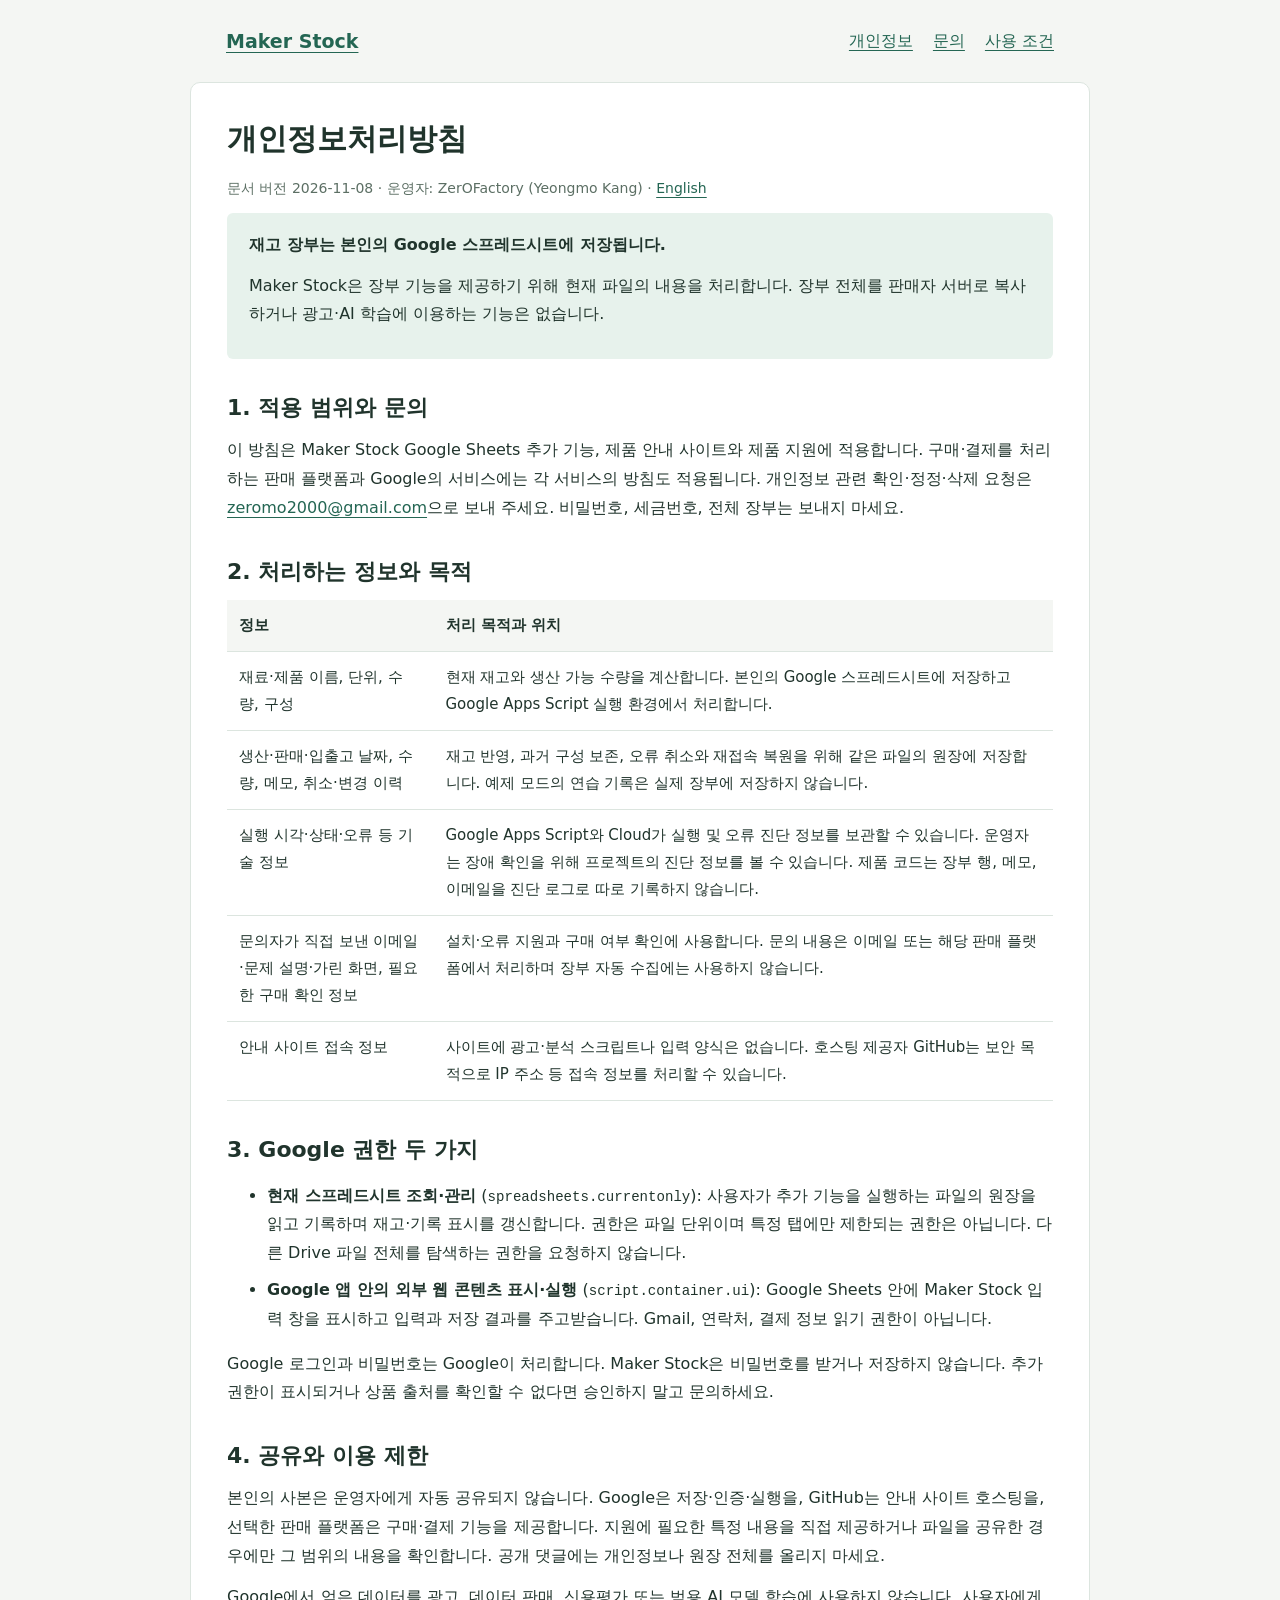
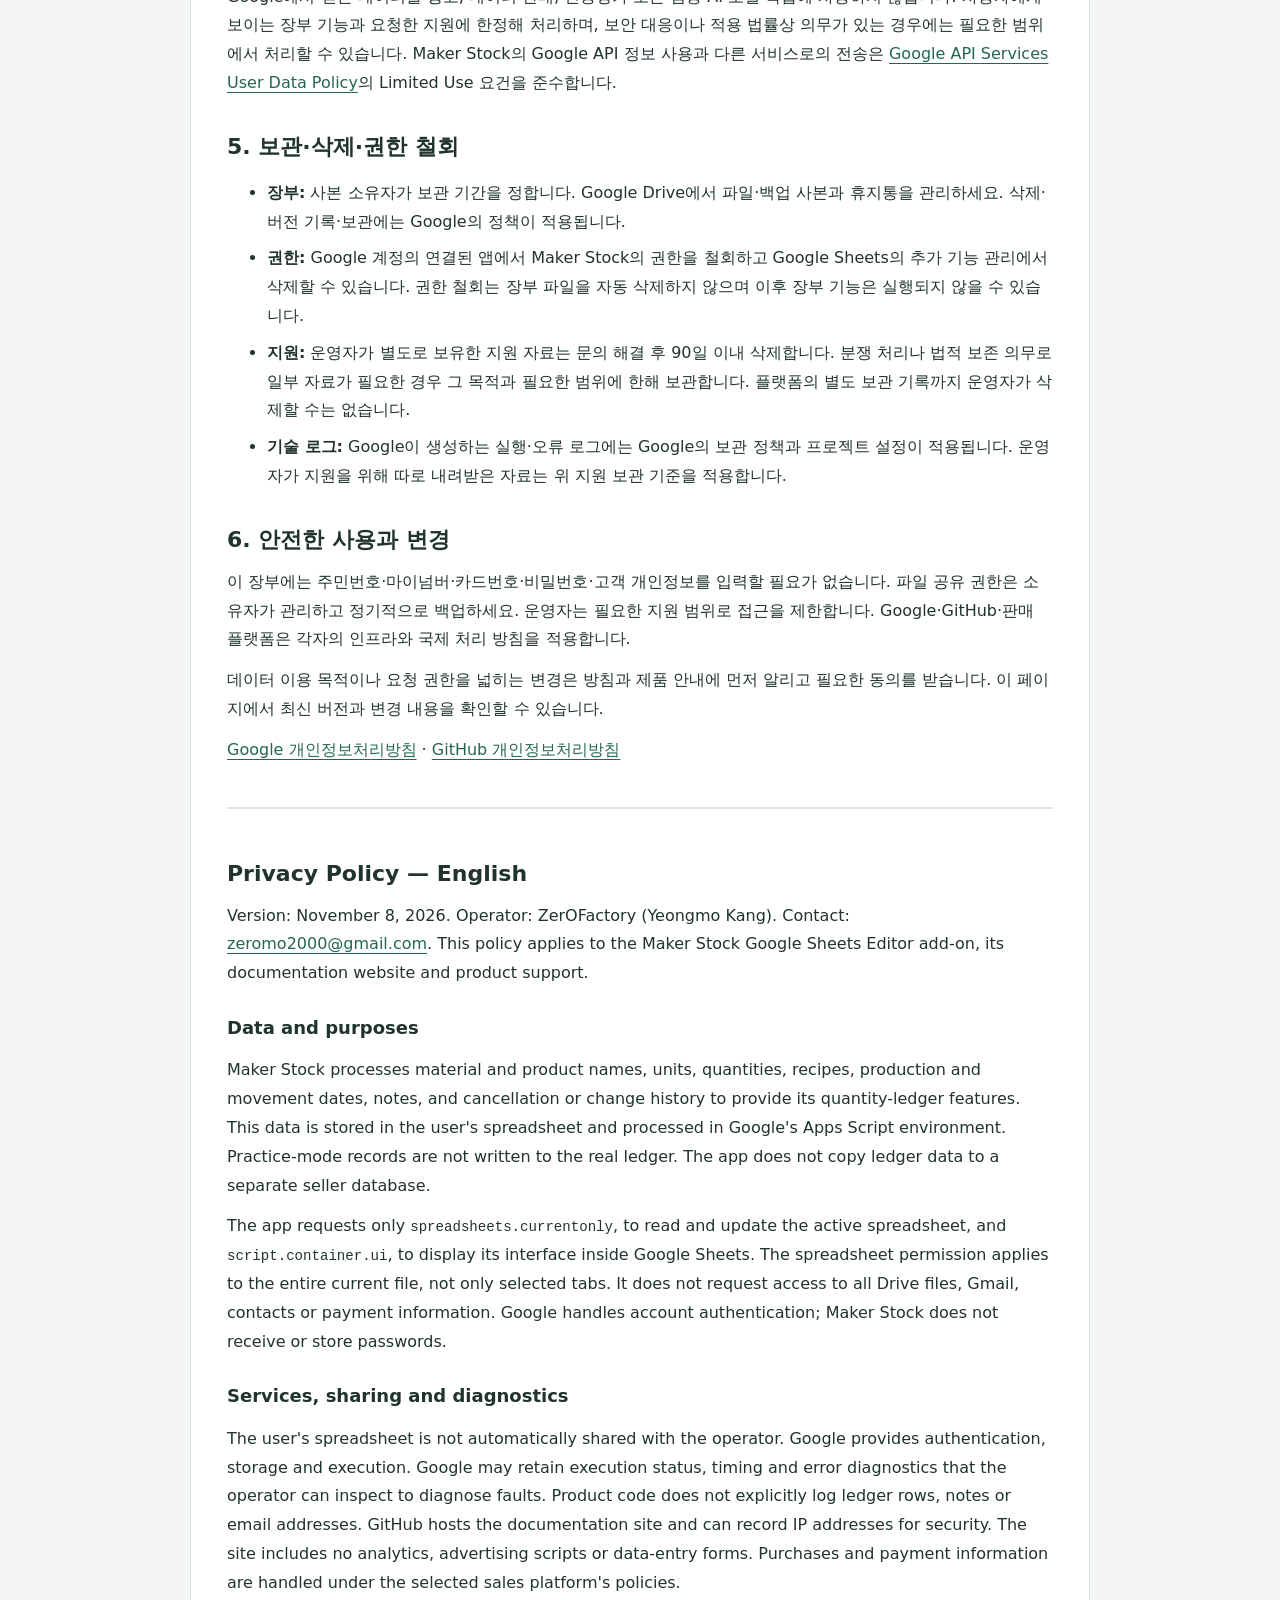
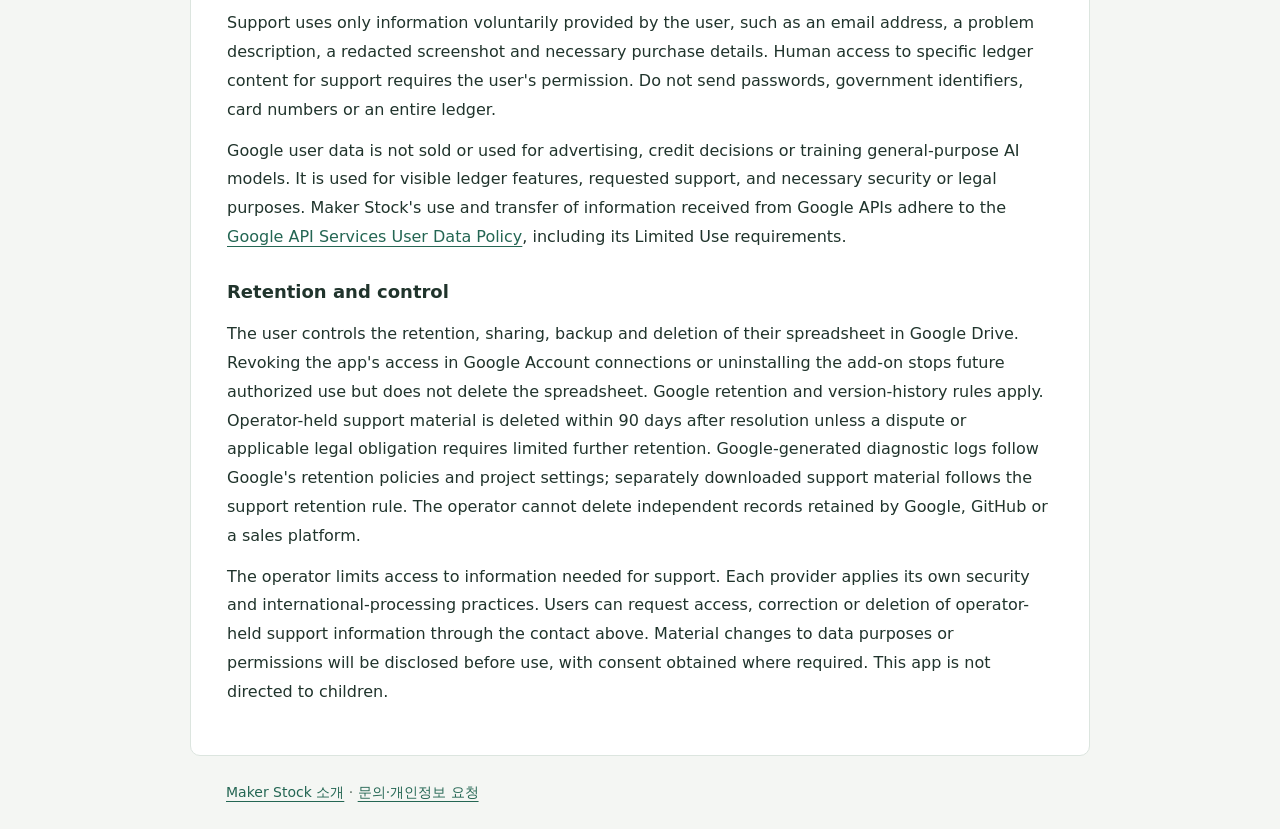
==== privacy.html @ 6bd4c754 "Publish privacy, support and usage information" ====
<!doctype html><html lang="ko"><head><meta charset="utf-8"><meta name="viewport" content="width=device-width,initial-scale=1"><title>개인정보처리방침 · Maker Stock</title><link rel="stylesheet" href="style.css"></head><body><header><strong><a href="index.html">Maker Stock</a></strong><nav aria-label="주요 안내"><a href="privacy.html" aria-current="page">개인정보</a><a href="support.html">문의</a><a href="terms.html">사용 조건</a></nav></header><main><h1>개인정보처리방침</h1><p class="meta">문서 버전 2026-11-08 · 운영자: ZerOFactory (Yeongmo Kang) · <a href="#english">English</a></p><div class="summary"><strong>재고 장부는 본인의 Google 스프레드시트에 저장됩니다.</strong><p>Maker Stock은 장부 기능을 제공하기 위해 현재 파일의 내용을 처리합니다. 장부 전체를 판매자 서버로 복사하거나 광고·AI 학습에 이용하는 기능은 없습니다.</p></div><h2>1. 적용 범위와 문의</h2><p>이 방침은 Maker Stock Google Sheets 추가 기능, 제품 안내 사이트와 제품 지원에 적용합니다. 구매·결제를 처리하는 판매 플랫폼과 Google의 서비스에는 각 서비스의 방침도 적용됩니다. 개인정보 관련 확인·정정·삭제 요청은 <a href="mailto:zeromo2000@gmail.com">zeromo2000@gmail.com</a>으로 보내 주세요. 비밀번호, 세금번호, 전체 장부는 보내지 마세요.</p><h2>2. 처리하는 정보와 목적</h2><div class="table"><table><thead><tr><th>정보</th><th>처리 목적과 위치</th></tr></thead><tbody><tr><td>재료·제품 이름, 단위, 수량, 구성</td><td>현재 재고와 생산 가능 수량을 계산합니다. 본인의 Google 스프레드시트에 저장하고 Google Apps Script 실행 환경에서 처리합니다.</td></tr><tr><td>생산·판매·입출고 날짜, 수량, 메모, 취소·변경 이력</td><td>재고 반영, 과거 구성 보존, 오류 취소와 재접속 복원을 위해 같은 파일의 원장에 저장합니다. 예제 모드의 연습 기록은 실제 장부에 저장하지 않습니다.</td></tr><tr><td>실행 시각·상태·오류 등 기술 정보</td><td>Google Apps Script와 Cloud가 실행 및 오류 진단 정보를 보관할 수 있습니다. 운영자는 장애 확인을 위해 프로젝트의 진단 정보를 볼 수 있습니다. 제품 코드는 장부 행, 메모, 이메일을 진단 로그로 따로 기록하지 않습니다.</td></tr><tr><td>문의자가 직접 보낸 이메일·문제 설명·가린 화면, 필요한 구매 확인 정보</td><td>설치·오류 지원과 구매 여부 확인에 사용합니다. 문의 내용은 이메일 또는 해당 판매 플랫폼에서 처리하며 장부 자동 수집에는 사용하지 않습니다.</td></tr><tr><td>안내 사이트 접속 정보</td><td>사이트에 광고·분석 스크립트나 입력 양식은 없습니다. 호스팅 제공자 GitHub는 보안 목적으로 IP 주소 등 접속 정보를 처리할 수 있습니다.</td></tr></tbody></table></div><h2>3. Google 권한 두 가지</h2><ul><li><strong>현재 스프레드시트 조회·관리</strong> (<code>spreadsheets.currentonly</code>): 사용자가 추가 기능을 실행하는 파일의 원장을 읽고 기록하며 재고·기록 표시를 갱신합니다. 권한은 파일 단위이며 특정 탭에만 제한되는 권한은 아닙니다. 다른 Drive 파일 전체를 탐색하는 권한을 요청하지 않습니다.</li><li><strong>Google 앱 안의 외부 웹 콘텐츠 표시·실행</strong> (<code>script.container.ui</code>): Google Sheets 안에 Maker Stock 입력 창을 표시하고 입력과 저장 결과를 주고받습니다. Gmail, 연락처, 결제 정보 읽기 권한이 아닙니다.</li></ul><p>Google 로그인과 비밀번호는 Google이 처리합니다. Maker Stock은 비밀번호를 받거나 저장하지 않습니다. 추가 권한이 표시되거나 상품 출처를 확인할 수 없다면 승인하지 말고 문의하세요.</p><h2>4. 공유와 이용 제한</h2><p>본인의 사본은 운영자에게 자동 공유되지 않습니다. Google은 저장·인증·실행을, GitHub는 안내 사이트 호스팅을, 선택한 판매 플랫폼은 구매·결제 기능을 제공합니다. 지원에 필요한 특정 내용을 직접 제공하거나 파일을 공유한 경우에만 그 범위의 내용을 확인합니다. 공개 댓글에는 개인정보나 원장 전체를 올리지 마세요.</p><p>Google에서 얻은 데이터를 광고, 데이터 판매, 신용평가 또는 범용 AI 모델 학습에 사용하지 않습니다. 사용자에게 보이는 장부 기능과 요청한 지원에 한정해 처리하며, 보안 대응이나 적용 법률상 의무가 있는 경우에는 필요한 범위에서 처리할 수 있습니다. Maker Stock의 Google API 정보 사용과 다른 서비스로의 전송은 <a href="https://developers.google.com/terms/api-services-user-data-policy">Google API Services User Data Policy</a>의 Limited Use 요건을 준수합니다.</p><h2>5. 보관·삭제·권한 철회</h2><ul><li><strong>장부:</strong> 사본 소유자가 보관 기간을 정합니다. Google Drive에서 파일·백업 사본과 휴지통을 관리하세요. 삭제·버전 기록·보관에는 Google의 정책이 적용됩니다.</li><li><strong>권한:</strong> Google 계정의 연결된 앱에서 Maker Stock의 권한을 철회하고 Google Sheets의 추가 기능 관리에서 삭제할 수 있습니다. 권한 철회는 장부 파일을 자동 삭제하지 않으며 이후 장부 기능은 실행되지 않을 수 있습니다.</li><li><strong>지원:</strong> 운영자가 별도로 보유한 지원 자료는 문의 해결 후 90일 이내 삭제합니다. 분쟁 처리나 법적 보존 의무로 일부 자료가 필요한 경우 그 목적과 필요한 범위에 한해 보관합니다. 플랫폼의 별도 보관 기록까지 운영자가 삭제할 수는 없습니다.</li><li><strong>기술 로그:</strong> Google이 생성하는 실행·오류 로그에는 Google의 보관 정책과 프로젝트 설정이 적용됩니다. 운영자가 지원을 위해 따로 내려받은 자료는 위 지원 보관 기준을 적용합니다.</li></ul><h2>6. 안전한 사용과 변경</h2><p>이 장부에는 주민번호·마이넘버·카드번호·비밀번호·고객 개인정보를 입력할 필요가 없습니다. 파일 공유 권한은 소유자가 관리하고 정기적으로 백업하세요. 운영자는 필요한 지원 범위로 접근을 제한합니다. Google·GitHub·판매 플랫폼은 각자의 인프라와 국제 처리 방침을 적용합니다.</p><p>데이터 이용 목적이나 요청 권한을 넓히는 변경은 방침과 제품 안내에 먼저 알리고 필요한 동의를 받습니다. 이 페이지에서 최신 버전과 변경 내용을 확인할 수 있습니다.</p><p><a href="https://policies.google.com/privacy">Google 개인정보처리방침</a> · <a href="https://docs.github.com/en/site-policy/privacy-policies/github-general-privacy-statement">GitHub 개인정보처리방침</a></p><section id="english" lang="en"><h2>Privacy Policy — English</h2><p>Version: November 8, 2026. Operator: ZerOFactory (Yeongmo Kang). Contact: <a href="mailto:zeromo2000@gmail.com">zeromo2000@gmail.com</a>. This policy applies to the Maker Stock Google Sheets Editor add-on, its documentation website and product support.</p><h3>Data and purposes</h3><p>Maker Stock processes material and product names, units, quantities, recipes, production and movement dates, notes, and cancellation or change history to provide its quantity-ledger features. This data is stored in the user's spreadsheet and processed in Google's Apps Script environment. Practice-mode records are not written to the real ledger. The app does not copy ledger data to a separate seller database.</p><p>The app requests only <code>spreadsheets.currentonly</code>, to read and update the active spreadsheet, and <code>script.container.ui</code>, to display its interface inside Google Sheets. The spreadsheet permission applies to the entire current file, not only selected tabs. It does not request access to all Drive files, Gmail, contacts or payment information. Google handles account authentication; Maker Stock does not receive or store passwords.</p><h3>Services, sharing and diagnostics</h3><p>The user's spreadsheet is not automatically shared with the operator. Google provides authentication, storage and execution. Google may retain execution status, timing and error diagnostics that the operator can inspect to diagnose faults. Product code does not explicitly log ledger rows, notes or email addresses. GitHub hosts the documentation site and can record IP addresses for security. The site includes no analytics, advertising scripts or data-entry forms. Purchases and payment information are handled under the selected sales platform's policies.</p><p>Support uses only information voluntarily provided by the user, such as an email address, a problem description, a redacted screenshot and necessary purchase details. Human access to specific ledger content for support requires the user's permission. Do not send passwords, government identifiers, card numbers or an entire ledger.</p><p>Google user data is not sold or used for advertising, credit decisions or training general-purpose AI models. It is used for visible ledger features, requested support, and necessary security or legal purposes. Maker Stock's use and transfer of information received from Google APIs adhere to the <a href="https://developers.google.com/terms/api-services-user-data-policy">Google API Services User Data Policy</a>, including its Limited Use requirements.</p><h3>Retention and control</h3><p>The user controls the retention, sharing, backup and deletion of their spreadsheet in Google Drive. Revoking the app's access in Google Account connections or uninstalling the add-on stops future authorized use but does not delete the spreadsheet. Google retention and version-history rules apply. Operator-held support material is deleted within 90 days after resolution unless a dispute or applicable legal obligation requires limited further retention. Google-generated diagnostic logs follow Google's retention policies and project settings; separately downloaded support material follows the support retention rule. The operator cannot delete independent records retained by Google, GitHub or a sales platform.</p><p>The operator limits access to information needed for support. Each provider applies its own security and international-processing practices. Users can request access, correction or deletion of operator-held support information through the contact above. Material changes to data purposes or permissions will be disclosed before use, with consent obtained where required. This app is not directed to children.</p></section></main><footer><a href="index.html">Maker Stock 소개</a> · <a href="support.html">문의·개인정보 요청</a></footer></body></html>
---- style.css ----
:root{color-scheme:light;--ink:#20342c;--muted:#5c6f64;--line:#dce5df;--paper:#fff;--canvas:#f4f6f3;--green:#246653}*{box-sizing:border-box}body{margin:0;background:var(--canvas);color:var(--ink);font:16px/1.8 system-ui,"Malgun Gothic",sans-serif}header,main,footer{max-width:900px;margin:auto;padding:24px 36px}header{display:flex;gap:28px;justify-content:space-between;align-items:center}header strong{font-size:19px}nav{display:flex;flex-wrap:wrap;gap:20px}a{color:var(--green);text-underline-offset:4px}main{background:var(--paper);border:1px solid var(--line);border-radius:10px;padding:36px}h1{font-size:30px;line-height:1.35;margin:0 0 16px}h2{font-size:22px;line-height:1.5;margin:32px 0 12px}h3{font-size:18px;margin:24px 0 8px}p{margin:12px 0}li{margin:8px 0}.meta,footer{color:var(--muted);font-size:14px}.notice{background:#fff5db;border-left:4px solid #aa7c17;padding:14px 18px;margin:0 0 24px}.summary{background:#e7f2ec;border-radius:6px;padding:18px 22px}.table{overflow-x:auto}table{width:100%;border-collapse:collapse;font-size:15px}th,td{padding:12px;text-align:left;vertical-align:top;border-bottom:1px solid var(--line)}th{background:var(--canvas)}th:first-child{width:25%}code{overflow-wrap:anywhere;font-size:.88em}section[lang=en]{border-top:2px solid var(--line);margin-top:42px;padding-top:16px}a:focus-visible{outline:3px solid #aa7c17;outline-offset:4px}@media(max-width:650px){header{display:block}nav{margin-top:12px;gap:14px}header,main,footer{padding:22px}main{border:0;border-radius:0}h1{font-size:26px}}@media print{header nav,.notice{display:none}body{background:white}main{border:0;padding:0}header,main,footer{max-width:none}h2,h3{break-after:avoid}tr,li{break-inside:avoid}a{color:inherit}}
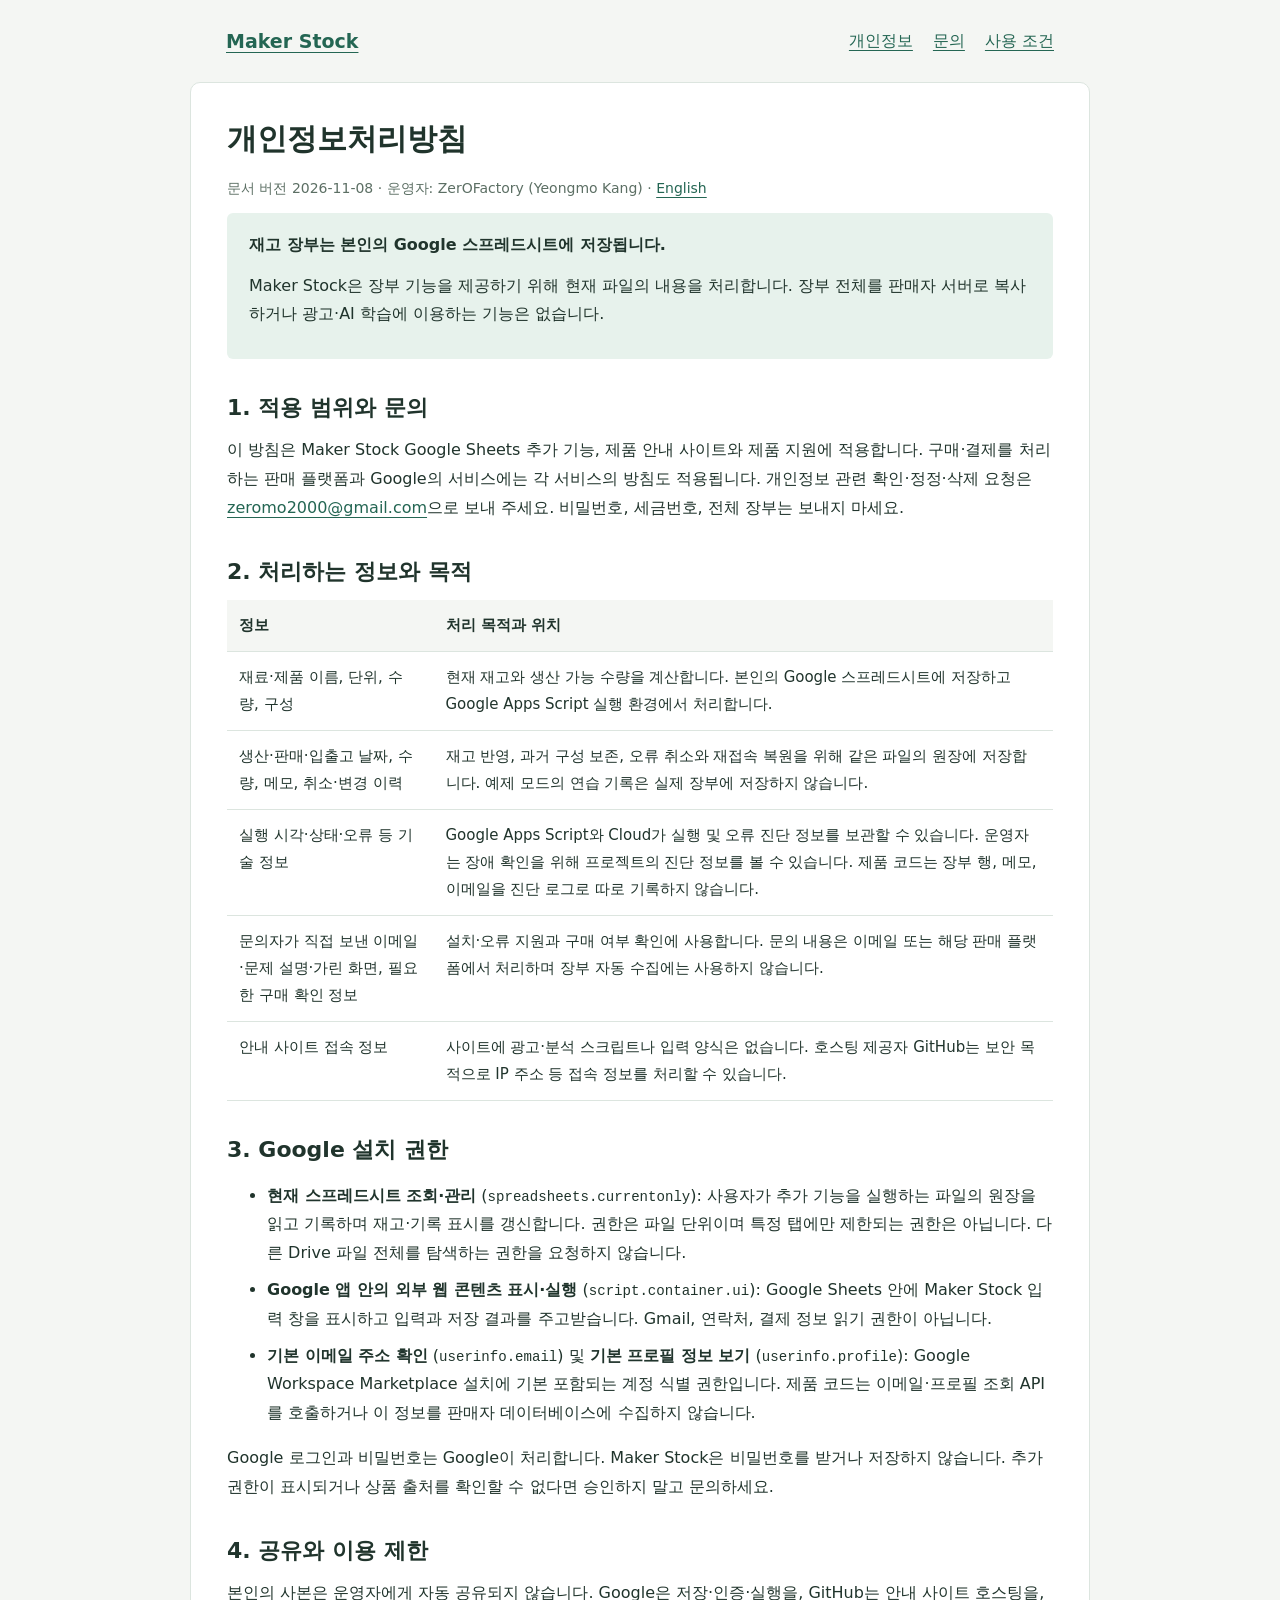
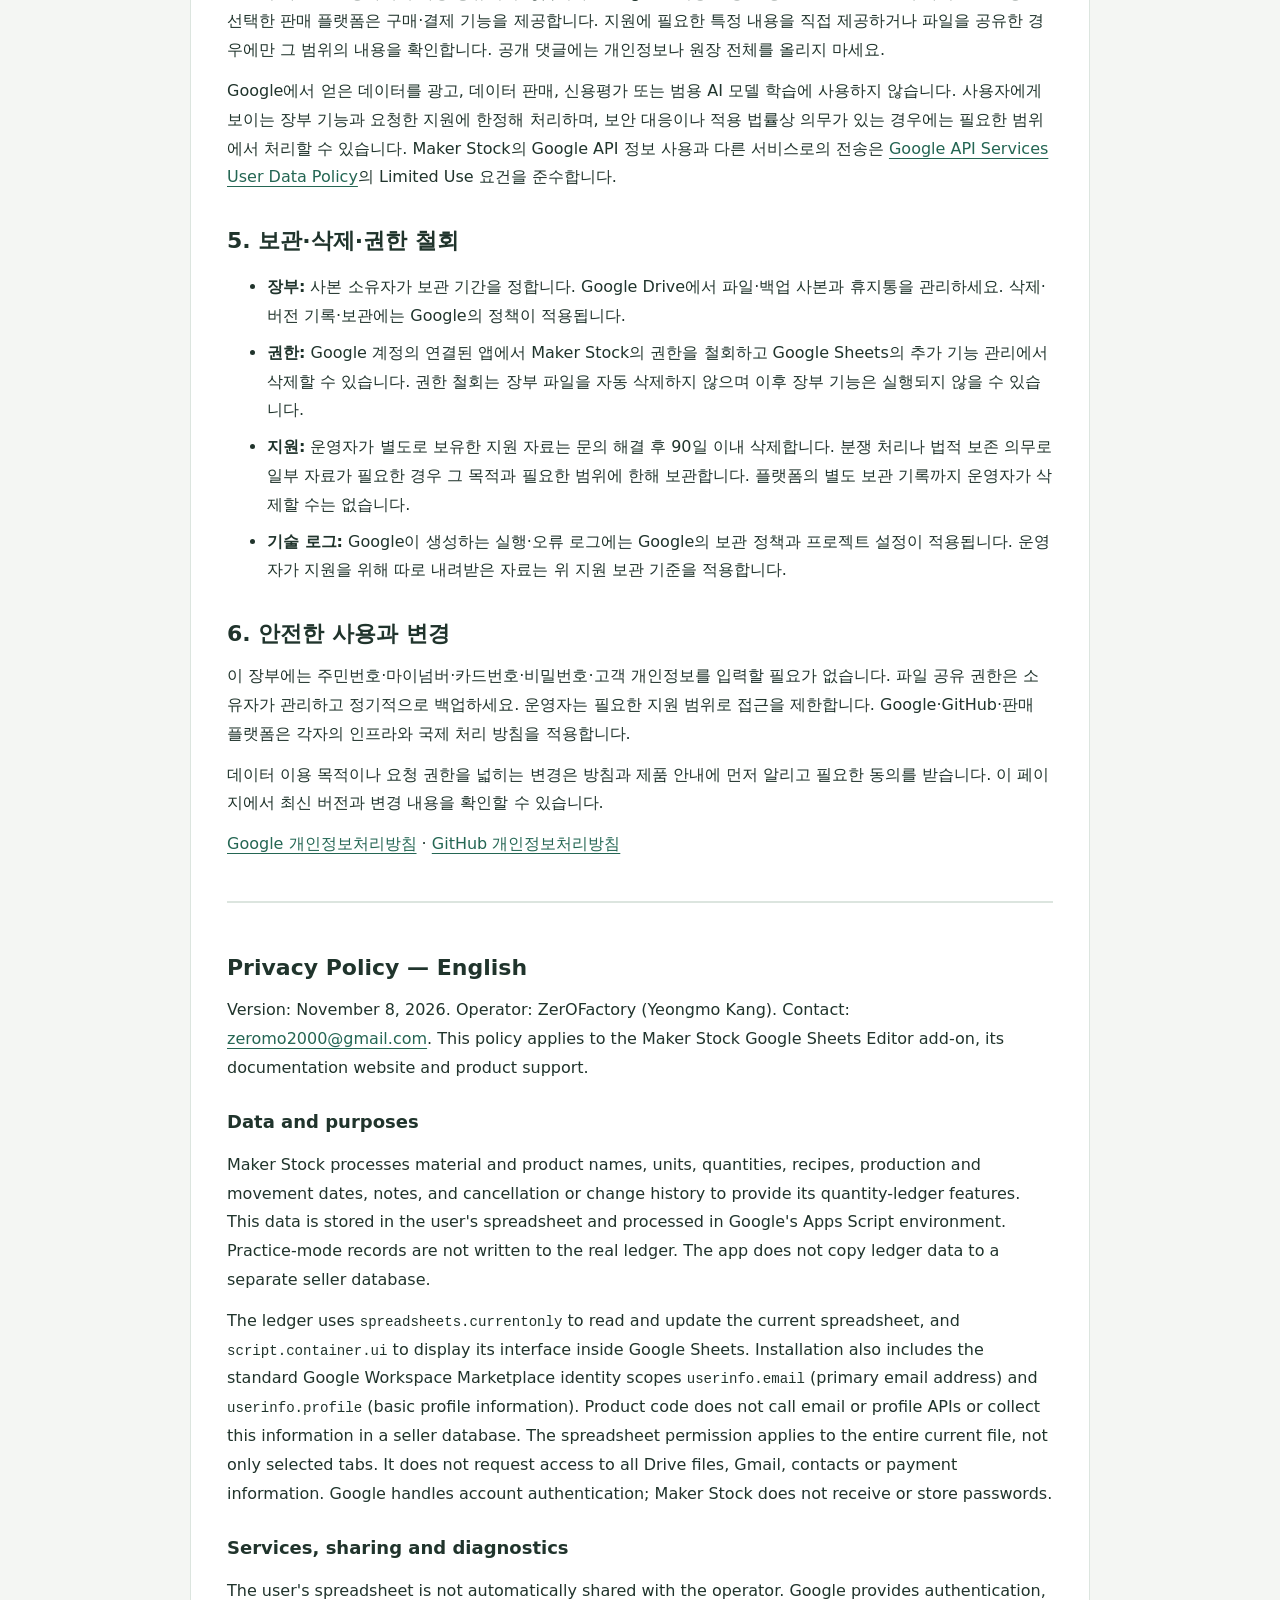
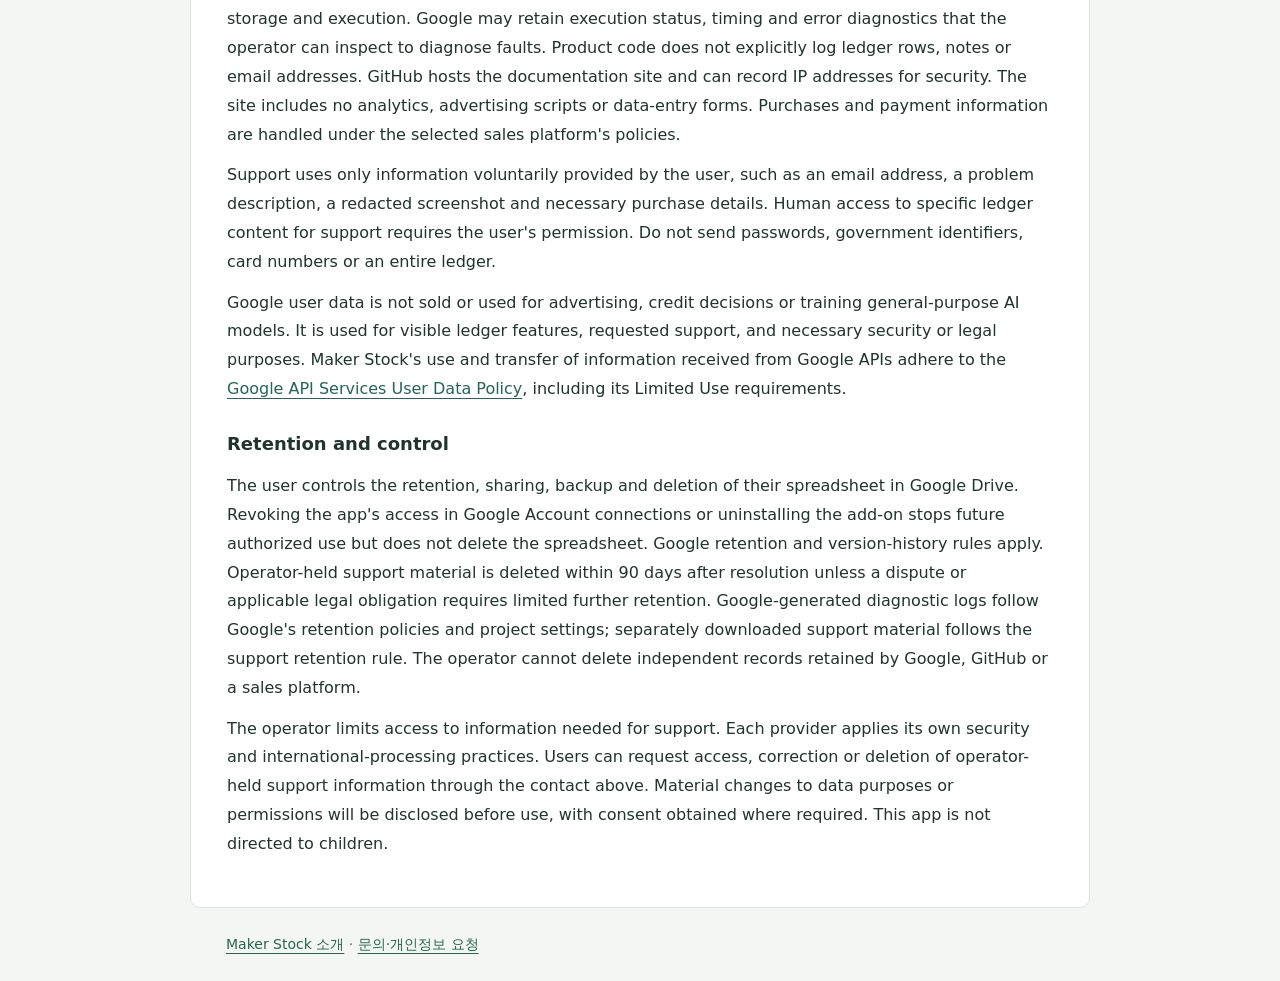
==== commit c76a9e32: "Align Maker Stock installation permission disclosure" ====
--- a/privacy.html
+++ b/privacy.html
@@ -1 +1 @@
-<!doctype html><html lang="ko"><head><meta charset="utf-8"><meta name="viewport" content="width=device-width,initial-scale=1"><title>개인정보처리방침 · Maker Stock</title><link rel="stylesheet" href="style.css"></head><body><header><strong><a href="index.html">Maker Stock</a></strong><nav aria-label="주요 안내"><a href="privacy.html" aria-current="page">개인정보</a><a href="support.html">문의</a><a href="terms.html">사용 조건</a></nav></header><main><h1>개인정보처리방침</h1><p class="meta">문서 버전 2026-11-08 · 운영자: ZerOFactory (Yeongmo Kang) · <a href="#english">English</a></p><div class="summary"><strong>재고 장부는 본인의 Google 스프레드시트에 저장됩니다.</strong><p>Maker Stock은 장부 기능을 제공하기 위해 현재 파일의 내용을 처리합니다. 장부 전체를 판매자 서버로 복사하거나 광고·AI 학습에 이용하는 기능은 없습니다.</p></div><h2>1. 적용 범위와 문의</h2><p>이 방침은 Maker Stock Google Sheets 추가 기능, 제품 안내 사이트와 제품 지원에 적용합니다. 구매·결제를 처리하는 판매 플랫폼과 Google의 서비스에는 각 서비스의 방침도 적용됩니다. 개인정보 관련 확인·정정·삭제 요청은 <a href="mailto:zeromo2000@gmail.com">zeromo2000@gmail.com</a>으로 보내 주세요. 비밀번호, 세금번호, 전체 장부는 보내지 마세요.</p><h2>2. 처리하는 정보와 목적</h2><div class="table"><table><thead><tr><th>정보</th><th>처리 목적과 위치</th></tr></thead><tbody><tr><td>재료·제품 이름, 단위, 수량, 구성</td><td>현재 재고와 생산 가능 수량을 계산합니다. 본인의 Google 스프레드시트에 저장하고 Google Apps Script 실행 환경에서 처리합니다.</td></tr><tr><td>생산·판매·입출고 날짜, 수량, 메모, 취소·변경 이력</td><td>재고 반영, 과거 구성 보존, 오류 취소와 재접속 복원을 위해 같은 파일의 원장에 저장합니다. 예제 모드의 연습 기록은 실제 장부에 저장하지 않습니다.</td></tr><tr><td>실행 시각·상태·오류 등 기술 정보</td><td>Google Apps Script와 Cloud가 실행 및 오류 진단 정보를 보관할 수 있습니다. 운영자는 장애 확인을 위해 프로젝트의 진단 정보를 볼 수 있습니다. 제품 코드는 장부 행, 메모, 이메일을 진단 로그로 따로 기록하지 않습니다.</td></tr><tr><td>문의자가 직접 보낸 이메일·문제 설명·가린 화면, 필요한 구매 확인 정보</td><td>설치·오류 지원과 구매 여부 확인에 사용합니다. 문의 내용은 이메일 또는 해당 판매 플랫폼에서 처리하며 장부 자동 수집에는 사용하지 않습니다.</td></tr><tr><td>안내 사이트 접속 정보</td><td>사이트에 광고·분석 스크립트나 입력 양식은 없습니다. 호스팅 제공자 GitHub는 보안 목적으로 IP 주소 등 접속 정보를 처리할 수 있습니다.</td></tr></tbody></table></div><h2>3. Google 권한 두 가지</h2><ul><li><strong>현재 스프레드시트 조회·관리</strong> (<code>spreadsheets.currentonly</code>): 사용자가 추가 기능을 실행하는 파일의 원장을 읽고 기록하며 재고·기록 표시를 갱신합니다. 권한은 파일 단위이며 특정 탭에만 제한되는 권한은 아닙니다. 다른 Drive 파일 전체를 탐색하는 권한을 요청하지 않습니다.</li><li><strong>Google 앱 안의 외부 웹 콘텐츠 표시·실행</strong> (<code>script.container.ui</code>): Google Sheets 안에 Maker Stock 입력 창을 표시하고 입력과 저장 결과를 주고받습니다. Gmail, 연락처, 결제 정보 읽기 권한이 아닙니다.</li></ul><p>Google 로그인과 비밀번호는 Google이 처리합니다. Maker Stock은 비밀번호를 받거나 저장하지 않습니다. 추가 권한이 표시되거나 상품 출처를 확인할 수 없다면 승인하지 말고 문의하세요.</p><h2>4. 공유와 이용 제한</h2><p>본인의 사본은 운영자에게 자동 공유되지 않습니다. Google은 저장·인증·실행을, GitHub는 안내 사이트 호스팅을, 선택한 판매 플랫폼은 구매·결제 기능을 제공합니다. 지원에 필요한 특정 내용을 직접 제공하거나 파일을 공유한 경우에만 그 범위의 내용을 확인합니다. 공개 댓글에는 개인정보나 원장 전체를 올리지 마세요.</p><p>Google에서 얻은 데이터를 광고, 데이터 판매, 신용평가 또는 범용 AI 모델 학습에 사용하지 않습니다. 사용자에게 보이는 장부 기능과 요청한 지원에 한정해 처리하며, 보안 대응이나 적용 법률상 의무가 있는 경우에는 필요한 범위에서 처리할 수 있습니다. Maker Stock의 Google API 정보 사용과 다른 서비스로의 전송은 <a href="https://developers.google.com/terms/api-services-user-data-policy">Google API Services User Data Policy</a>의 Limited Use 요건을 준수합니다.</p><h2>5. 보관·삭제·권한 철회</h2><ul><li><strong>장부:</strong> 사본 소유자가 보관 기간을 정합니다. Google Drive에서 파일·백업 사본과 휴지통을 관리하세요. 삭제·버전 기록·보관에는 Google의 정책이 적용됩니다.</li><li><strong>권한:</strong> Google 계정의 연결된 앱에서 Maker Stock의 권한을 철회하고 Google Sheets의 추가 기능 관리에서 삭제할 수 있습니다. 권한 철회는 장부 파일을 자동 삭제하지 않으며 이후 장부 기능은 실행되지 않을 수 있습니다.</li><li><strong>지원:</strong> 운영자가 별도로 보유한 지원 자료는 문의 해결 후 90일 이내 삭제합니다. 분쟁 처리나 법적 보존 의무로 일부 자료가 필요한 경우 그 목적과 필요한 범위에 한해 보관합니다. 플랫폼의 별도 보관 기록까지 운영자가 삭제할 수는 없습니다.</li><li><strong>기술 로그:</strong> Google이 생성하는 실행·오류 로그에는 Google의 보관 정책과 프로젝트 설정이 적용됩니다. 운영자가 지원을 위해 따로 내려받은 자료는 위 지원 보관 기준을 적용합니다.</li></ul><h2>6. 안전한 사용과 변경</h2><p>이 장부에는 주민번호·마이넘버·카드번호·비밀번호·고객 개인정보를 입력할 필요가 없습니다. 파일 공유 권한은 소유자가 관리하고 정기적으로 백업하세요. 운영자는 필요한 지원 범위로 접근을 제한합니다. Google·GitHub·판매 플랫폼은 각자의 인프라와 국제 처리 방침을 적용합니다.</p><p>데이터 이용 목적이나 요청 권한을 넓히는 변경은 방침과 제품 안내에 먼저 알리고 필요한 동의를 받습니다. 이 페이지에서 최신 버전과 변경 내용을 확인할 수 있습니다.</p><p><a href="https://policies.google.com/privacy">Google 개인정보처리방침</a> · <a href="https://docs.github.com/en/site-policy/privacy-policies/github-general-privacy-statement">GitHub 개인정보처리방침</a></p><section id="english" lang="en"><h2>Privacy Policy — English</h2><p>Version: November 8, 2026. Operator: ZerOFactory (Yeongmo Kang). Contact: <a href="mailto:zeromo2000@gmail.com">zeromo2000@gmail.com</a>. This policy applies to the Maker Stock Google Sheets Editor add-on, its documentation website and product support.</p><h3>Data and purposes</h3><p>Maker Stock processes material and product names, units, quantities, recipes, production and movement dates, notes, and cancellation or change history to provide its quantity-ledger features. This data is stored in the user's spreadsheet and processed in Google's Apps Script environment. Practice-mode records are not written to the real ledger. The app does not copy ledger data to a separate seller database.</p><p>The app requests only <code>spreadsheets.currentonly</code>, to read and update the active spreadsheet, and <code>script.container.ui</code>, to display its interface inside Google Sheets. The spreadsheet permission applies to the entire current file, not only selected tabs. It does not request access to all Drive files, Gmail, contacts or payment information. Google handles account authentication; Maker Stock does not receive or store passwords.</p><h3>Services, sharing and diagnostics</h3><p>The user's spreadsheet is not automatically shared with the operator. Google provides authentication, storage and execution. Google may retain execution status, timing and error diagnostics that the operator can inspect to diagnose faults. Product code does not explicitly log ledger rows, notes or email addresses. GitHub hosts the documentation site and can record IP addresses for security. The site includes no analytics, advertising scripts or data-entry forms. Purchases and payment information are handled under the selected sales platform's policies.</p><p>Support uses only information voluntarily provided by the user, such as an email address, a problem description, a redacted screenshot and necessary purchase details. Human access to specific ledger content for support requires the user's permission. Do not send passwords, government identifiers, card numbers or an entire ledger.</p><p>Google user data is not sold or used for advertising, credit decisions or training general-purpose AI models. It is used for visible ledger features, requested support, and necessary security or legal purposes. Maker Stock's use and transfer of information received from Google APIs adhere to the <a href="https://developers.google.com/terms/api-services-user-data-policy">Google API Services User Data Policy</a>, including its Limited Use requirements.</p><h3>Retention and control</h3><p>The user controls the retention, sharing, backup and deletion of their spreadsheet in Google Drive. Revoking the app's access in Google Account connections or uninstalling the add-on stops future authorized use but does not delete the spreadsheet. Google retention and version-history rules apply. Operator-held support material is deleted within 90 days after resolution unless a dispute or applicable legal obligation requires limited further retention. Google-generated diagnostic logs follow Google's retention policies and project settings; separately downloaded support material follows the support retention rule. The operator cannot delete independent records retained by Google, GitHub or a sales platform.</p><p>The operator limits access to information needed for support. Each provider applies its own security and international-processing practices. Users can request access, correction or deletion of operator-held support information through the contact above. Material changes to data purposes or permissions will be disclosed before use, with consent obtained where required. This app is not directed to children.</p></section></main><footer><a href="index.html">Maker Stock 소개</a> · <a href="support.html">문의·개인정보 요청</a></footer></body></html>
+<!doctype html><html lang="ko"><head><meta charset="utf-8"><meta name="viewport" content="width=device-width,initial-scale=1"><title>개인정보처리방침 · Maker Stock</title><link rel="stylesheet" href="style.css"></head><body><header><strong><a href="index.html">Maker Stock</a></strong><nav aria-label="주요 안내"><a href="privacy.html" aria-current="page">개인정보</a><a href="support.html">문의</a><a href="terms.html">사용 조건</a></nav></header><main><h1>개인정보처리방침</h1><p class="meta">문서 버전 2026-11-08 · 운영자: ZerOFactory (Yeongmo Kang) · <a href="#english">English</a></p><div class="summary"><strong>재고 장부는 본인의 Google 스프레드시트에 저장됩니다.</strong><p>Maker Stock은 장부 기능을 제공하기 위해 현재 파일의 내용을 처리합니다. 장부 전체를 판매자 서버로 복사하거나 광고·AI 학습에 이용하는 기능은 없습니다.</p></div><h2>1. 적용 범위와 문의</h2><p>이 방침은 Maker Stock Google Sheets 추가 기능, 제품 안내 사이트와 제품 지원에 적용합니다. 구매·결제를 처리하는 판매 플랫폼과 Google의 서비스에는 각 서비스의 방침도 적용됩니다. 개인정보 관련 확인·정정·삭제 요청은 <a href="mailto:zeromo2000@gmail.com">zeromo2000@gmail.com</a>으로 보내 주세요. 비밀번호, 세금번호, 전체 장부는 보내지 마세요.</p><h2>2. 처리하는 정보와 목적</h2><div class="table"><table><thead><tr><th>정보</th><th>처리 목적과 위치</th></tr></thead><tbody><tr><td>재료·제품 이름, 단위, 수량, 구성</td><td>현재 재고와 생산 가능 수량을 계산합니다. 본인의 Google 스프레드시트에 저장하고 Google Apps Script 실행 환경에서 처리합니다.</td></tr><tr><td>생산·판매·입출고 날짜, 수량, 메모, 취소·변경 이력</td><td>재고 반영, 과거 구성 보존, 오류 취소와 재접속 복원을 위해 같은 파일의 원장에 저장합니다. 예제 모드의 연습 기록은 실제 장부에 저장하지 않습니다.</td></tr><tr><td>실행 시각·상태·오류 등 기술 정보</td><td>Google Apps Script와 Cloud가 실행 및 오류 진단 정보를 보관할 수 있습니다. 운영자는 장애 확인을 위해 프로젝트의 진단 정보를 볼 수 있습니다. 제품 코드는 장부 행, 메모, 이메일을 진단 로그로 따로 기록하지 않습니다.</td></tr><tr><td>문의자가 직접 보낸 이메일·문제 설명·가린 화면, 필요한 구매 확인 정보</td><td>설치·오류 지원과 구매 여부 확인에 사용합니다. 문의 내용은 이메일 또는 해당 판매 플랫폼에서 처리하며 장부 자동 수집에는 사용하지 않습니다.</td></tr><tr><td>안내 사이트 접속 정보</td><td>사이트에 광고·분석 스크립트나 입력 양식은 없습니다. 호스팅 제공자 GitHub는 보안 목적으로 IP 주소 등 접속 정보를 처리할 수 있습니다.</td></tr></tbody></table></div><h2>3. Google 설치 권한</h2><ul><li><strong>현재 스프레드시트 조회·관리</strong> (<code>spreadsheets.currentonly</code>): 사용자가 추가 기능을 실행하는 파일의 원장을 읽고 기록하며 재고·기록 표시를 갱신합니다. 권한은 파일 단위이며 특정 탭에만 제한되는 권한은 아닙니다. 다른 Drive 파일 전체를 탐색하는 권한을 요청하지 않습니다.</li><li><strong>Google 앱 안의 외부 웹 콘텐츠 표시·실행</strong> (<code>script.container.ui</code>): Google Sheets 안에 Maker Stock 입력 창을 표시하고 입력과 저장 결과를 주고받습니다. Gmail, 연락처, 결제 정보 읽기 권한이 아닙니다.</li><li><strong>기본 이메일 주소 확인</strong> (<code>userinfo.email</code>) 및 <strong>기본 프로필 정보 보기</strong> (<code>userinfo.profile</code>): Google Workspace Marketplace 설치에 기본 포함되는 계정 식별 권한입니다. 제품 코드는 이메일·프로필 조회 API를 호출하거나 이 정보를 판매자 데이터베이스에 수집하지 않습니다.</li></ul><p>Google 로그인과 비밀번호는 Google이 처리합니다. Maker Stock은 비밀번호를 받거나 저장하지 않습니다. 추가 권한이 표시되거나 상품 출처를 확인할 수 없다면 승인하지 말고 문의하세요.</p><h2>4. 공유와 이용 제한</h2><p>본인의 사본은 운영자에게 자동 공유되지 않습니다. Google은 저장·인증·실행을, GitHub는 안내 사이트 호스팅을, 선택한 판매 플랫폼은 구매·결제 기능을 제공합니다. 지원에 필요한 특정 내용을 직접 제공하거나 파일을 공유한 경우에만 그 범위의 내용을 확인합니다. 공개 댓글에는 개인정보나 원장 전체를 올리지 마세요.</p><p>Google에서 얻은 데이터를 광고, 데이터 판매, 신용평가 또는 범용 AI 모델 학습에 사용하지 않습니다. 사용자에게 보이는 장부 기능과 요청한 지원에 한정해 처리하며, 보안 대응이나 적용 법률상 의무가 있는 경우에는 필요한 범위에서 처리할 수 있습니다. Maker Stock의 Google API 정보 사용과 다른 서비스로의 전송은 <a href="https://developers.google.com/terms/api-services-user-data-policy">Google API Services User Data Policy</a>의 Limited Use 요건을 준수합니다.</p><h2>5. 보관·삭제·권한 철회</h2><ul><li><strong>장부:</strong> 사본 소유자가 보관 기간을 정합니다. Google Drive에서 파일·백업 사본과 휴지통을 관리하세요. 삭제·버전 기록·보관에는 Google의 정책이 적용됩니다.</li><li><strong>권한:</strong> Google 계정의 연결된 앱에서 Maker Stock의 권한을 철회하고 Google Sheets의 추가 기능 관리에서 삭제할 수 있습니다. 권한 철회는 장부 파일을 자동 삭제하지 않으며 이후 장부 기능은 실행되지 않을 수 있습니다.</li><li><strong>지원:</strong> 운영자가 별도로 보유한 지원 자료는 문의 해결 후 90일 이내 삭제합니다. 분쟁 처리나 법적 보존 의무로 일부 자료가 필요한 경우 그 목적과 필요한 범위에 한해 보관합니다. 플랫폼의 별도 보관 기록까지 운영자가 삭제할 수는 없습니다.</li><li><strong>기술 로그:</strong> Google이 생성하는 실행·오류 로그에는 Google의 보관 정책과 프로젝트 설정이 적용됩니다. 운영자가 지원을 위해 따로 내려받은 자료는 위 지원 보관 기준을 적용합니다.</li></ul><h2>6. 안전한 사용과 변경</h2><p>이 장부에는 주민번호·마이넘버·카드번호·비밀번호·고객 개인정보를 입력할 필요가 없습니다. 파일 공유 권한은 소유자가 관리하고 정기적으로 백업하세요. 운영자는 필요한 지원 범위로 접근을 제한합니다. Google·GitHub·판매 플랫폼은 각자의 인프라와 국제 처리 방침을 적용합니다.</p><p>데이터 이용 목적이나 요청 권한을 넓히는 변경은 방침과 제품 안내에 먼저 알리고 필요한 동의를 받습니다. 이 페이지에서 최신 버전과 변경 내용을 확인할 수 있습니다.</p><p><a href="https://policies.google.com/privacy">Google 개인정보처리방침</a> · <a href="https://docs.github.com/en/site-policy/privacy-policies/github-general-privacy-statement">GitHub 개인정보처리방침</a></p><section id="english" lang="en"><h2>Privacy Policy — English</h2><p>Version: November 8, 2026. Operator: ZerOFactory (Yeongmo Kang). Contact: <a href="mailto:zeromo2000@gmail.com">zeromo2000@gmail.com</a>. This policy applies to the Maker Stock Google Sheets Editor add-on, its documentation website and product support.</p><h3>Data and purposes</h3><p>Maker Stock processes material and product names, units, quantities, recipes, production and movement dates, notes, and cancellation or change history to provide its quantity-ledger features. This data is stored in the user's spreadsheet and processed in Google's Apps Script environment. Practice-mode records are not written to the real ledger. The app does not copy ledger data to a separate seller database.</p><p>The ledger uses <code>spreadsheets.currentonly</code> to read and update the current spreadsheet, and <code>script.container.ui</code> to display its interface inside Google Sheets. Installation also includes the standard Google Workspace Marketplace identity scopes <code>userinfo.email</code> (primary email address) and <code>userinfo.profile</code> (basic profile information). Product code does not call email or profile APIs or collect this information in a seller database. The spreadsheet permission applies to the entire current file, not only selected tabs. It does not request access to all Drive files, Gmail, contacts or payment information. Google handles account authentication; Maker Stock does not receive or store passwords.</p><h3>Services, sharing and diagnostics</h3><p>The user's spreadsheet is not automatically shared with the operator. Google provides authentication, storage and execution. Google may retain execution status, timing and error diagnostics that the operator can inspect to diagnose faults. Product code does not explicitly log ledger rows, notes or email addresses. GitHub hosts the documentation site and can record IP addresses for security. The site includes no analytics, advertising scripts or data-entry forms. Purchases and payment information are handled under the selected sales platform's policies.</p><p>Support uses only information voluntarily provided by the user, such as an email address, a problem description, a redacted screenshot and necessary purchase details. Human access to specific ledger content for support requires the user's permission. Do not send passwords, government identifiers, card numbers or an entire ledger.</p><p>Google user data is not sold or used for advertising, credit decisions or training general-purpose AI models. It is used for visible ledger features, requested support, and necessary security or legal purposes. Maker Stock's use and transfer of information received from Google APIs adhere to the <a href="https://developers.google.com/terms/api-services-user-data-policy">Google API Services User Data Policy</a>, including its Limited Use requirements.</p><h3>Retention and control</h3><p>The user controls the retention, sharing, backup and deletion of their spreadsheet in Google Drive. Revoking the app's access in Google Account connections or uninstalling the add-on stops future authorized use but does not delete the spreadsheet. Google retention and version-history rules apply. Operator-held support material is deleted within 90 days after resolution unless a dispute or applicable legal obligation requires limited further retention. Google-generated diagnostic logs follow Google's retention policies and project settings; separately downloaded support material follows the support retention rule. The operator cannot delete independent records retained by Google, GitHub or a sales platform.</p><p>The operator limits access to information needed for support. Each provider applies its own security and international-processing practices. Users can request access, correction or deletion of operator-held support information through the contact above. Material changes to data purposes or permissions will be disclosed before use, with consent obtained where required. This app is not directed to children.</p></section></main><footer><a href="index.html">Maker Stock 소개</a> · <a href="support.html">문의·개인정보 요청</a></footer></body></html>
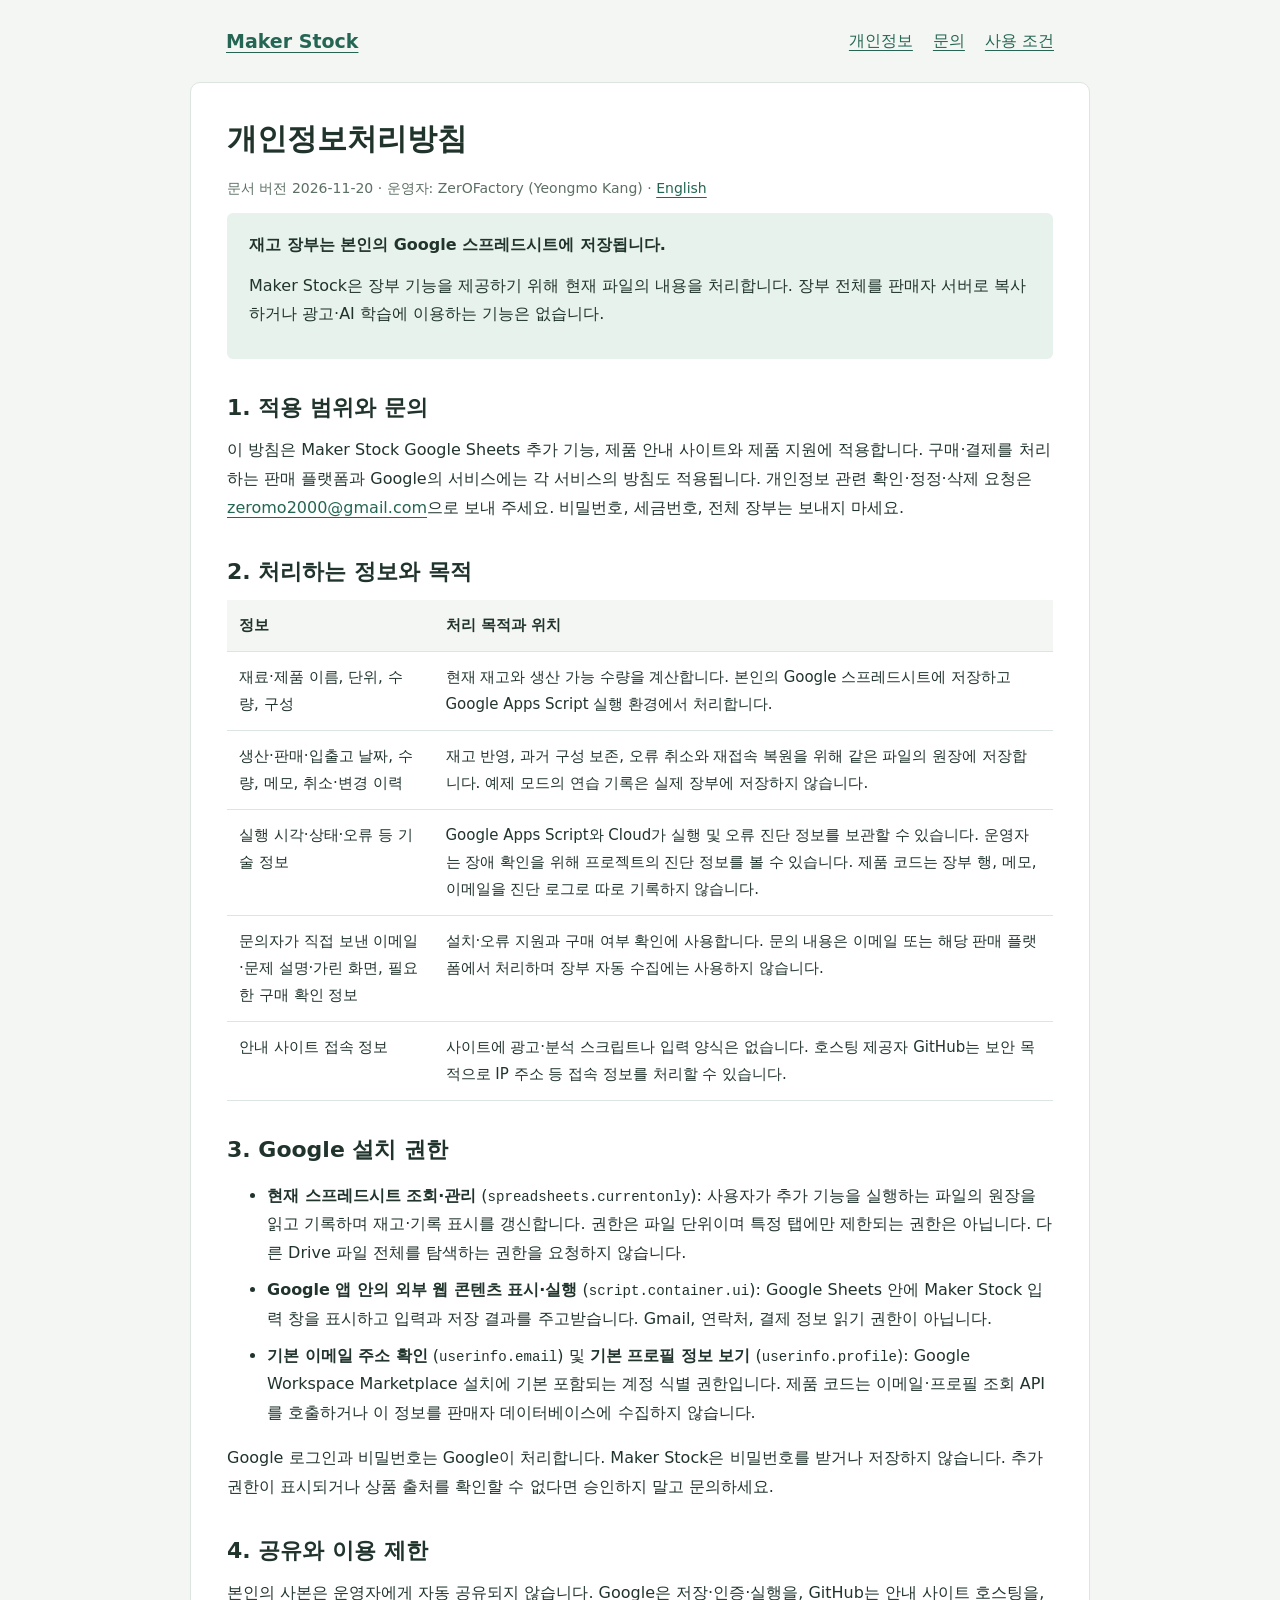
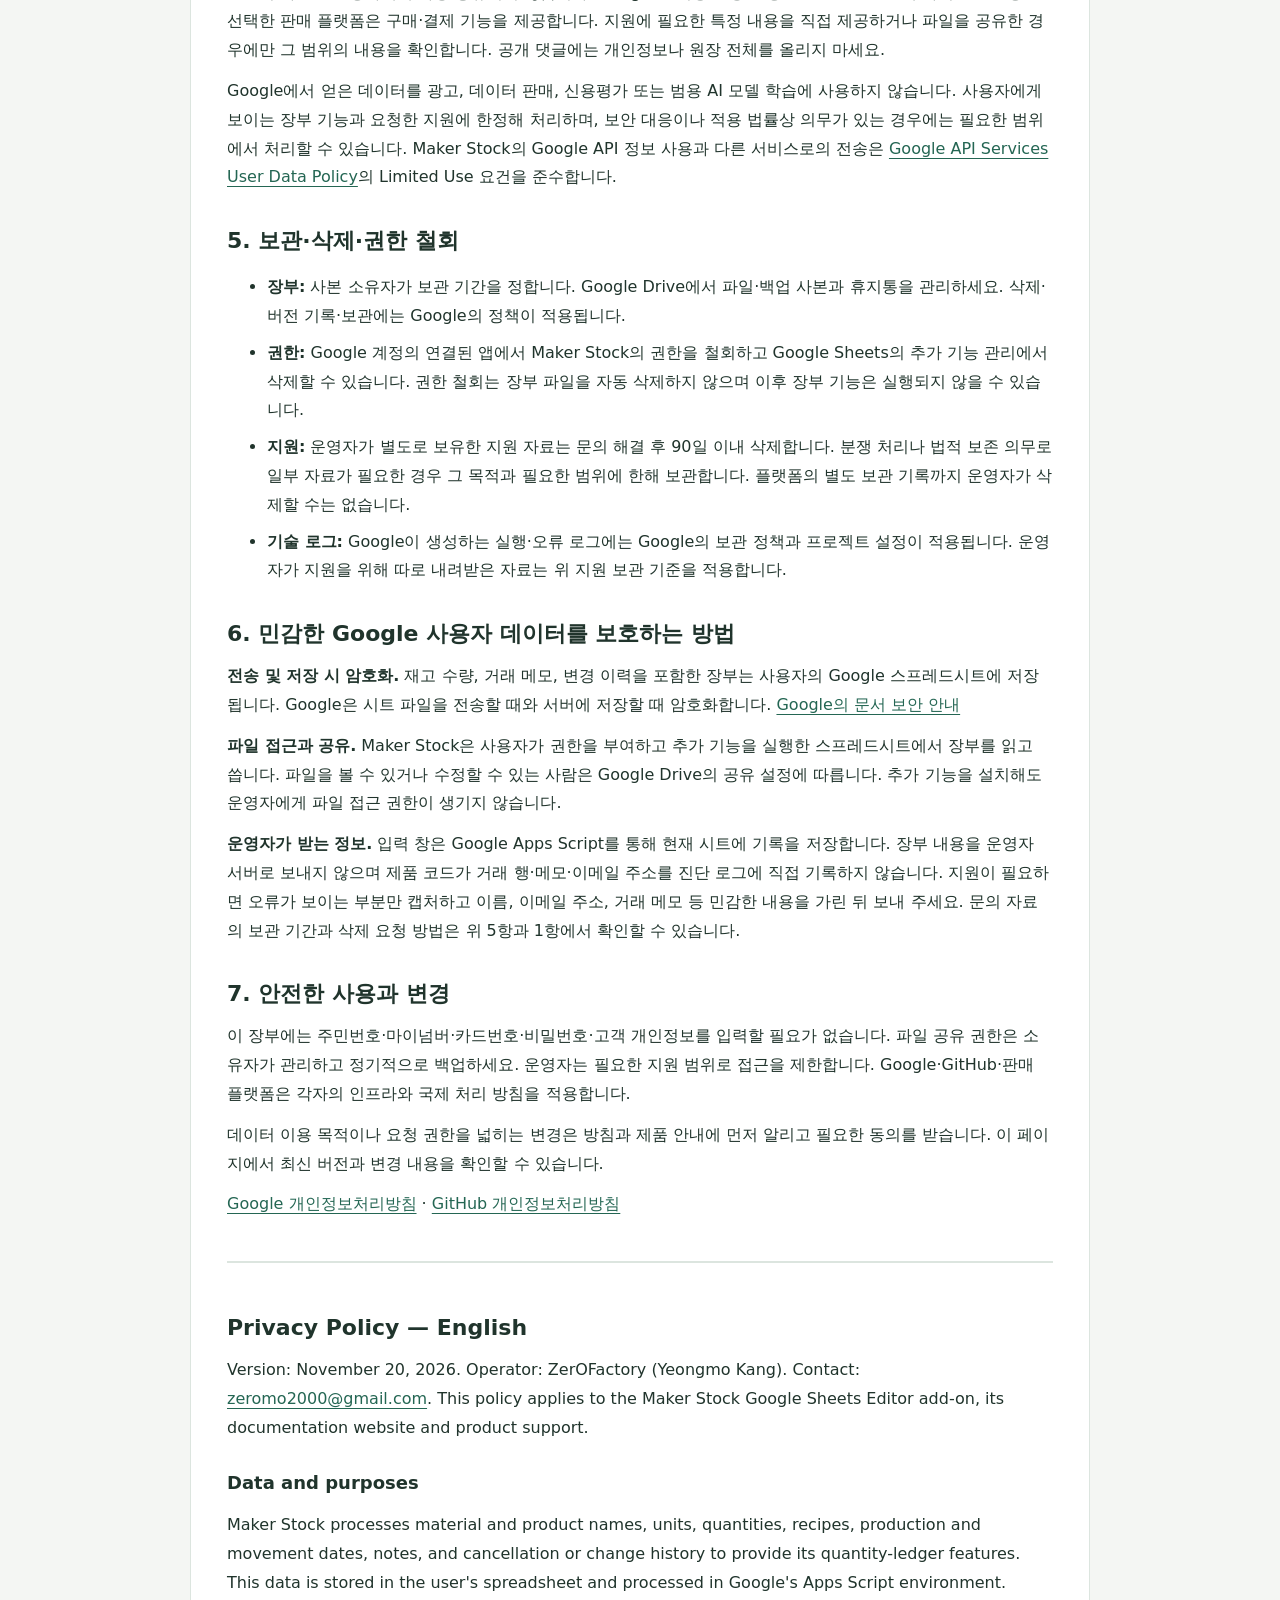
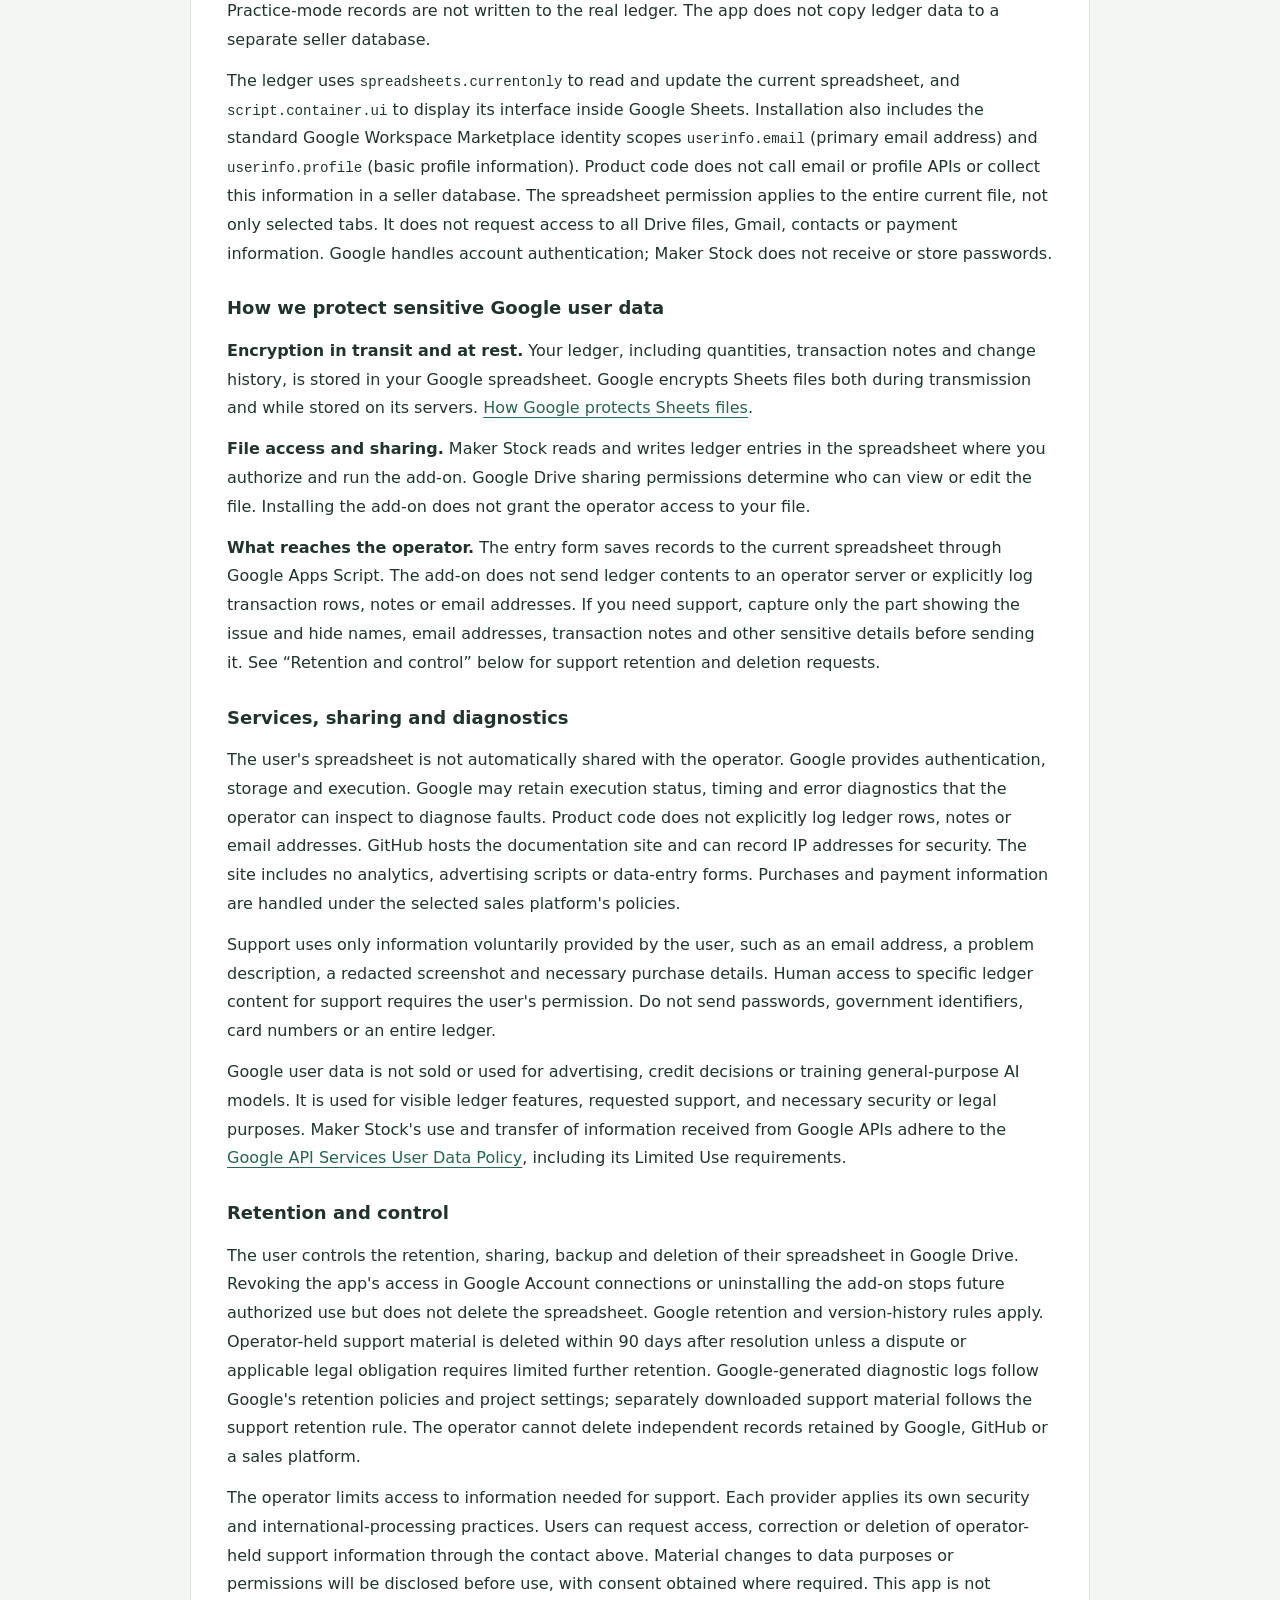
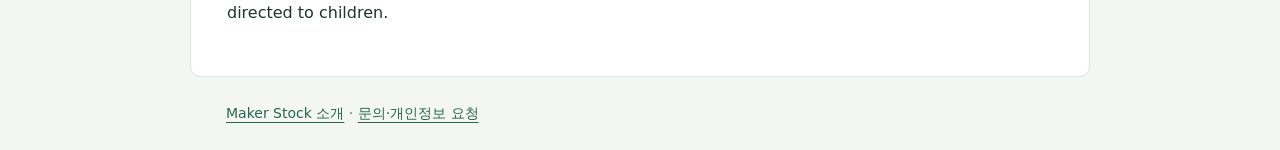
==== commit ffa2076a: "Explain Maker Stock ledger data safeguards in Korean and English" ====
--- a/privacy.html
+++ b/privacy.html
@@ -1 +1,9 @@
-<!doctype html><html lang="ko"><head><meta charset="utf-8"><meta name="viewport" content="width=device-width,initial-scale=1"><title>개인정보처리방침 · Maker Stock</title><link rel="stylesheet" href="style.css"></head><body><header><strong><a href="index.html">Maker Stock</a></strong><nav aria-label="주요 안내"><a href="privacy.html" aria-current="page">개인정보</a><a href="support.html">문의</a><a href="terms.html">사용 조건</a></nav></header><main><h1>개인정보처리방침</h1><p class="meta">문서 버전 2026-11-08 · 운영자: ZerOFactory (Yeongmo Kang) · <a href="#english">English</a></p><div class="summary"><strong>재고 장부는 본인의 Google 스프레드시트에 저장됩니다.</strong><p>Maker Stock은 장부 기능을 제공하기 위해 현재 파일의 내용을 처리합니다. 장부 전체를 판매자 서버로 복사하거나 광고·AI 학습에 이용하는 기능은 없습니다.</p></div><h2>1. 적용 범위와 문의</h2><p>이 방침은 Maker Stock Google Sheets 추가 기능, 제품 안내 사이트와 제품 지원에 적용합니다. 구매·결제를 처리하는 판매 플랫폼과 Google의 서비스에는 각 서비스의 방침도 적용됩니다. 개인정보 관련 확인·정정·삭제 요청은 <a href="mailto:zeromo2000@gmail.com">zeromo2000@gmail.com</a>으로 보내 주세요. 비밀번호, 세금번호, 전체 장부는 보내지 마세요.</p><h2>2. 처리하는 정보와 목적</h2><div class="table"><table><thead><tr><th>정보</th><th>처리 목적과 위치</th></tr></thead><tbody><tr><td>재료·제품 이름, 단위, 수량, 구성</td><td>현재 재고와 생산 가능 수량을 계산합니다. 본인의 Google 스프레드시트에 저장하고 Google Apps Script 실행 환경에서 처리합니다.</td></tr><tr><td>생산·판매·입출고 날짜, 수량, 메모, 취소·변경 이력</td><td>재고 반영, 과거 구성 보존, 오류 취소와 재접속 복원을 위해 같은 파일의 원장에 저장합니다. 예제 모드의 연습 기록은 실제 장부에 저장하지 않습니다.</td></tr><tr><td>실행 시각·상태·오류 등 기술 정보</td><td>Google Apps Script와 Cloud가 실행 및 오류 진단 정보를 보관할 수 있습니다. 운영자는 장애 확인을 위해 프로젝트의 진단 정보를 볼 수 있습니다. 제품 코드는 장부 행, 메모, 이메일을 진단 로그로 따로 기록하지 않습니다.</td></tr><tr><td>문의자가 직접 보낸 이메일·문제 설명·가린 화면, 필요한 구매 확인 정보</td><td>설치·오류 지원과 구매 여부 확인에 사용합니다. 문의 내용은 이메일 또는 해당 판매 플랫폼에서 처리하며 장부 자동 수집에는 사용하지 않습니다.</td></tr><tr><td>안내 사이트 접속 정보</td><td>사이트에 광고·분석 스크립트나 입력 양식은 없습니다. 호스팅 제공자 GitHub는 보안 목적으로 IP 주소 등 접속 정보를 처리할 수 있습니다.</td></tr></tbody></table></div><h2>3. Google 설치 권한</h2><ul><li><strong>현재 스프레드시트 조회·관리</strong> (<code>spreadsheets.currentonly</code>): 사용자가 추가 기능을 실행하는 파일의 원장을 읽고 기록하며 재고·기록 표시를 갱신합니다. 권한은 파일 단위이며 특정 탭에만 제한되는 권한은 아닙니다. 다른 Drive 파일 전체를 탐색하는 권한을 요청하지 않습니다.</li><li><strong>Google 앱 안의 외부 웹 콘텐츠 표시·실행</strong> (<code>script.container.ui</code>): Google Sheets 안에 Maker Stock 입력 창을 표시하고 입력과 저장 결과를 주고받습니다. Gmail, 연락처, 결제 정보 읽기 권한이 아닙니다.</li><li><strong>기본 이메일 주소 확인</strong> (<code>userinfo.email</code>) 및 <strong>기본 프로필 정보 보기</strong> (<code>userinfo.profile</code>): Google Workspace Marketplace 설치에 기본 포함되는 계정 식별 권한입니다. 제품 코드는 이메일·프로필 조회 API를 호출하거나 이 정보를 판매자 데이터베이스에 수집하지 않습니다.</li></ul><p>Google 로그인과 비밀번호는 Google이 처리합니다. Maker Stock은 비밀번호를 받거나 저장하지 않습니다. 추가 권한이 표시되거나 상품 출처를 확인할 수 없다면 승인하지 말고 문의하세요.</p><h2>4. 공유와 이용 제한</h2><p>본인의 사본은 운영자에게 자동 공유되지 않습니다. Google은 저장·인증·실행을, GitHub는 안내 사이트 호스팅을, 선택한 판매 플랫폼은 구매·결제 기능을 제공합니다. 지원에 필요한 특정 내용을 직접 제공하거나 파일을 공유한 경우에만 그 범위의 내용을 확인합니다. 공개 댓글에는 개인정보나 원장 전체를 올리지 마세요.</p><p>Google에서 얻은 데이터를 광고, 데이터 판매, 신용평가 또는 범용 AI 모델 학습에 사용하지 않습니다. 사용자에게 보이는 장부 기능과 요청한 지원에 한정해 처리하며, 보안 대응이나 적용 법률상 의무가 있는 경우에는 필요한 범위에서 처리할 수 있습니다. Maker Stock의 Google API 정보 사용과 다른 서비스로의 전송은 <a href="https://developers.google.com/terms/api-services-user-data-policy">Google API Services User Data Policy</a>의 Limited Use 요건을 준수합니다.</p><h2>5. 보관·삭제·권한 철회</h2><ul><li><strong>장부:</strong> 사본 소유자가 보관 기간을 정합니다. Google Drive에서 파일·백업 사본과 휴지통을 관리하세요. 삭제·버전 기록·보관에는 Google의 정책이 적용됩니다.</li><li><strong>권한:</strong> Google 계정의 연결된 앱에서 Maker Stock의 권한을 철회하고 Google Sheets의 추가 기능 관리에서 삭제할 수 있습니다. 권한 철회는 장부 파일을 자동 삭제하지 않으며 이후 장부 기능은 실행되지 않을 수 있습니다.</li><li><strong>지원:</strong> 운영자가 별도로 보유한 지원 자료는 문의 해결 후 90일 이내 삭제합니다. 분쟁 처리나 법적 보존 의무로 일부 자료가 필요한 경우 그 목적과 필요한 범위에 한해 보관합니다. 플랫폼의 별도 보관 기록까지 운영자가 삭제할 수는 없습니다.</li><li><strong>기술 로그:</strong> Google이 생성하는 실행·오류 로그에는 Google의 보관 정책과 프로젝트 설정이 적용됩니다. 운영자가 지원을 위해 따로 내려받은 자료는 위 지원 보관 기준을 적용합니다.</li></ul><h2>6. 안전한 사용과 변경</h2><p>이 장부에는 주민번호·마이넘버·카드번호·비밀번호·고객 개인정보를 입력할 필요가 없습니다. 파일 공유 권한은 소유자가 관리하고 정기적으로 백업하세요. 운영자는 필요한 지원 범위로 접근을 제한합니다. Google·GitHub·판매 플랫폼은 각자의 인프라와 국제 처리 방침을 적용합니다.</p><p>데이터 이용 목적이나 요청 권한을 넓히는 변경은 방침과 제품 안내에 먼저 알리고 필요한 동의를 받습니다. 이 페이지에서 최신 버전과 변경 내용을 확인할 수 있습니다.</p><p><a href="https://policies.google.com/privacy">Google 개인정보처리방침</a> · <a href="https://docs.github.com/en/site-policy/privacy-policies/github-general-privacy-statement">GitHub 개인정보처리방침</a></p><section id="english" lang="en"><h2>Privacy Policy — English</h2><p>Version: November 8, 2026. Operator: ZerOFactory (Yeongmo Kang). Contact: <a href="mailto:zeromo2000@gmail.com">zeromo2000@gmail.com</a>. This policy applies to the Maker Stock Google Sheets Editor add-on, its documentation website and product support.</p><h3>Data and purposes</h3><p>Maker Stock processes material and product names, units, quantities, recipes, production and movement dates, notes, and cancellation or change history to provide its quantity-ledger features. This data is stored in the user's spreadsheet and processed in Google's Apps Script environment. Practice-mode records are not written to the real ledger. The app does not copy ledger data to a separate seller database.</p><p>The ledger uses <code>spreadsheets.currentonly</code> to read and update the current spreadsheet, and <code>script.container.ui</code> to display its interface inside Google Sheets. Installation also includes the standard Google Workspace Marketplace identity scopes <code>userinfo.email</code> (primary email address) and <code>userinfo.profile</code> (basic profile information). Product code does not call email or profile APIs or collect this information in a seller database. The spreadsheet permission applies to the entire current file, not only selected tabs. It does not request access to all Drive files, Gmail, contacts or payment information. Google handles account authentication; Maker Stock does not receive or store passwords.</p><h3>Services, sharing and diagnostics</h3><p>The user's spreadsheet is not automatically shared with the operator. Google provides authentication, storage and execution. Google may retain execution status, timing and error diagnostics that the operator can inspect to diagnose faults. Product code does not explicitly log ledger rows, notes or email addresses. GitHub hosts the documentation site and can record IP addresses for security. The site includes no analytics, advertising scripts or data-entry forms. Purchases and payment information are handled under the selected sales platform's policies.</p><p>Support uses only information voluntarily provided by the user, such as an email address, a problem description, a redacted screenshot and necessary purchase details. Human access to specific ledger content for support requires the user's permission. Do not send passwords, government identifiers, card numbers or an entire ledger.</p><p>Google user data is not sold or used for advertising, credit decisions or training general-purpose AI models. It is used for visible ledger features, requested support, and necessary security or legal purposes. Maker Stock's use and transfer of information received from Google APIs adhere to the <a href="https://developers.google.com/terms/api-services-user-data-policy">Google API Services User Data Policy</a>, including its Limited Use requirements.</p><h3>Retention and control</h3><p>The user controls the retention, sharing, backup and deletion of their spreadsheet in Google Drive. Revoking the app's access in Google Account connections or uninstalling the add-on stops future authorized use but does not delete the spreadsheet. Google retention and version-history rules apply. Operator-held support material is deleted within 90 days after resolution unless a dispute or applicable legal obligation requires limited further retention. Google-generated diagnostic logs follow Google's retention policies and project settings; separately downloaded support material follows the support retention rule. The operator cannot delete independent records retained by Google, GitHub or a sales platform.</p><p>The operator limits access to information needed for support. Each provider applies its own security and international-processing practices. Users can request access, correction or deletion of operator-held support information through the contact above. Material changes to data purposes or permissions will be disclosed before use, with consent obtained where required. This app is not directed to children.</p></section></main><footer><a href="index.html">Maker Stock 소개</a> · <a href="support.html">문의·개인정보 요청</a></footer></body></html>
+<!doctype html><html lang="ko"><head><meta charset="utf-8"><meta name="viewport" content="width=device-width,initial-scale=1"><title>개인정보처리방침 · Maker Stock</title><link rel="stylesheet" href="style.css"></head><body><header><strong><a href="index.html">Maker Stock</a></strong><nav aria-label="주요 안내"><a href="privacy.html" aria-current="page">개인정보</a><a href="support.html">문의</a><a href="terms.html">사용 조건</a></nav></header><main><h1>개인정보처리방침</h1><p class="meta">문서 버전 2026-11-20 · 운영자: ZerOFactory (Yeongmo Kang) · <a href="#english">English</a></p><div class="summary"><strong>재고 장부는 본인의 Google 스프레드시트에 저장됩니다.</strong><p>Maker Stock은 장부 기능을 제공하기 위해 현재 파일의 내용을 처리합니다. 장부 전체를 판매자 서버로 복사하거나 광고·AI 학습에 이용하는 기능은 없습니다.</p></div><h2>1. 적용 범위와 문의</h2><p>이 방침은 Maker Stock Google Sheets 추가 기능, 제품 안내 사이트와 제품 지원에 적용합니다. 구매·결제를 처리하는 판매 플랫폼과 Google의 서비스에는 각 서비스의 방침도 적용됩니다. 개인정보 관련 확인·정정·삭제 요청은 <a href="mailto:zeromo2000@gmail.com">zeromo2000@gmail.com</a>으로 보내 주세요. 비밀번호, 세금번호, 전체 장부는 보내지 마세요.</p><h2>2. 처리하는 정보와 목적</h2><div class="table"><table><thead><tr><th>정보</th><th>처리 목적과 위치</th></tr></thead><tbody><tr><td>재료·제품 이름, 단위, 수량, 구성</td><td>현재 재고와 생산 가능 수량을 계산합니다. 본인의 Google 스프레드시트에 저장하고 Google Apps Script 실행 환경에서 처리합니다.</td></tr><tr><td>생산·판매·입출고 날짜, 수량, 메모, 취소·변경 이력</td><td>재고 반영, 과거 구성 보존, 오류 취소와 재접속 복원을 위해 같은 파일의 원장에 저장합니다. 예제 모드의 연습 기록은 실제 장부에 저장하지 않습니다.</td></tr><tr><td>실행 시각·상태·오류 등 기술 정보</td><td>Google Apps Script와 Cloud가 실행 및 오류 진단 정보를 보관할 수 있습니다. 운영자는 장애 확인을 위해 프로젝트의 진단 정보를 볼 수 있습니다. 제품 코드는 장부 행, 메모, 이메일을 진단 로그로 따로 기록하지 않습니다.</td></tr><tr><td>문의자가 직접 보낸 이메일·문제 설명·가린 화면, 필요한 구매 확인 정보</td><td>설치·오류 지원과 구매 여부 확인에 사용합니다. 문의 내용은 이메일 또는 해당 판매 플랫폼에서 처리하며 장부 자동 수집에는 사용하지 않습니다.</td></tr><tr><td>안내 사이트 접속 정보</td><td>사이트에 광고·분석 스크립트나 입력 양식은 없습니다. 호스팅 제공자 GitHub는 보안 목적으로 IP 주소 등 접속 정보를 처리할 수 있습니다.</td></tr></tbody></table></div><h2>3. Google 설치 권한</h2><ul><li><strong>현재 스프레드시트 조회·관리</strong> (<code>spreadsheets.currentonly</code>): 사용자가 추가 기능을 실행하는 파일의 원장을 읽고 기록하며 재고·기록 표시를 갱신합니다. 권한은 파일 단위이며 특정 탭에만 제한되는 권한은 아닙니다. 다른 Drive 파일 전체를 탐색하는 권한을 요청하지 않습니다.</li><li><strong>Google 앱 안의 외부 웹 콘텐츠 표시·실행</strong> (<code>script.container.ui</code>): Google Sheets 안에 Maker Stock 입력 창을 표시하고 입력과 저장 결과를 주고받습니다. Gmail, 연락처, 결제 정보 읽기 권한이 아닙니다.</li><li><strong>기본 이메일 주소 확인</strong> (<code>userinfo.email</code>) 및 <strong>기본 프로필 정보 보기</strong> (<code>userinfo.profile</code>): Google Workspace Marketplace 설치에 기본 포함되는 계정 식별 권한입니다. 제품 코드는 이메일·프로필 조회 API를 호출하거나 이 정보를 판매자 데이터베이스에 수집하지 않습니다.</li></ul><p>Google 로그인과 비밀번호는 Google이 처리합니다. Maker Stock은 비밀번호를 받거나 저장하지 않습니다. 추가 권한이 표시되거나 상품 출처를 확인할 수 없다면 승인하지 말고 문의하세요.</p><h2>4. 공유와 이용 제한</h2><p>본인의 사본은 운영자에게 자동 공유되지 않습니다. Google은 저장·인증·실행을, GitHub는 안내 사이트 호스팅을, 선택한 판매 플랫폼은 구매·결제 기능을 제공합니다. 지원에 필요한 특정 내용을 직접 제공하거나 파일을 공유한 경우에만 그 범위의 내용을 확인합니다. 공개 댓글에는 개인정보나 원장 전체를 올리지 마세요.</p><p>Google에서 얻은 데이터를 광고, 데이터 판매, 신용평가 또는 범용 AI 모델 학습에 사용하지 않습니다. 사용자에게 보이는 장부 기능과 요청한 지원에 한정해 처리하며, 보안 대응이나 적용 법률상 의무가 있는 경우에는 필요한 범위에서 처리할 수 있습니다. Maker Stock의 Google API 정보 사용과 다른 서비스로의 전송은 <a href="https://developers.google.com/terms/api-services-user-data-policy">Google API Services User Data Policy</a>의 Limited Use 요건을 준수합니다.</p><h2>5. 보관·삭제·권한 철회</h2><ul><li><strong>장부:</strong> 사본 소유자가 보관 기간을 정합니다. Google Drive에서 파일·백업 사본과 휴지통을 관리하세요. 삭제·버전 기록·보관에는 Google의 정책이 적용됩니다.</li><li><strong>권한:</strong> Google 계정의 연결된 앱에서 Maker Stock의 권한을 철회하고 Google Sheets의 추가 기능 관리에서 삭제할 수 있습니다. 권한 철회는 장부 파일을 자동 삭제하지 않으며 이후 장부 기능은 실행되지 않을 수 있습니다.</li><li><strong>지원:</strong> 운영자가 별도로 보유한 지원 자료는 문의 해결 후 90일 이내 삭제합니다. 분쟁 처리나 법적 보존 의무로 일부 자료가 필요한 경우 그 목적과 필요한 범위에 한해 보관합니다. 플랫폼의 별도 보관 기록까지 운영자가 삭제할 수는 없습니다.</li><li><strong>기술 로그:</strong> Google이 생성하는 실행·오류 로그에는 Google의 보관 정책과 프로젝트 설정이 적용됩니다. 운영자가 지원을 위해 따로 내려받은 자료는 위 지원 보관 기준을 적용합니다.</li></ul><section id="data-protection-ko"><h2>6. 민감한 Google 사용자 데이터를 보호하는 방법</h2>
+<p><strong>전송 및 저장 시 암호화.</strong> 재고 수량, 거래 메모, 변경 이력을 포함한 장부는 사용자의 Google 스프레드시트에 저장됩니다. Google은 시트 파일을 전송할 때와 서버에 저장할 때 암호화합니다. <a href="https://support.google.com/docs/answer/10381817?hl=ko">Google의 문서 보안 안내</a></p>
+<p><strong>파일 접근과 공유.</strong> Maker Stock은 사용자가 권한을 부여하고 추가 기능을 실행한 스프레드시트에서 장부를 읽고 씁니다. 파일을 볼 수 있거나 수정할 수 있는 사람은 Google Drive의 공유 설정에 따릅니다. 추가 기능을 설치해도 운영자에게 파일 접근 권한이 생기지 않습니다.</p>
+<p><strong>운영자가 받는 정보.</strong> 입력 창은 Google Apps Script를 통해 현재 시트에 기록을 저장합니다. 장부 내용을 운영자 서버로 보내지 않으며 제품 코드가 거래 행·메모·이메일 주소를 진단 로그에 직접 기록하지 않습니다. 지원이 필요하면 오류가 보이는 부분만 캡처하고 이름, 이메일 주소, 거래 메모 등 민감한 내용을 가린 뒤 보내 주세요. 문의 자료의 보관 기간과 삭제 요청 방법은 위 5항과 1항에서 확인할 수 있습니다.</p></section>
+<h2>7. 안전한 사용과 변경</h2><p>이 장부에는 주민번호·마이넘버·카드번호·비밀번호·고객 개인정보를 입력할 필요가 없습니다. 파일 공유 권한은 소유자가 관리하고 정기적으로 백업하세요. 운영자는 필요한 지원 범위로 접근을 제한합니다. Google·GitHub·판매 플랫폼은 각자의 인프라와 국제 처리 방침을 적용합니다.</p><p>데이터 이용 목적이나 요청 권한을 넓히는 변경은 방침과 제품 안내에 먼저 알리고 필요한 동의를 받습니다. 이 페이지에서 최신 버전과 변경 내용을 확인할 수 있습니다.</p><p><a href="https://policies.google.com/privacy">Google 개인정보처리방침</a> · <a href="https://docs.github.com/en/site-policy/privacy-policies/github-general-privacy-statement">GitHub 개인정보처리방침</a></p><section id="english" lang="en"><h2>Privacy Policy — English</h2><p>Version: November 20, 2026. Operator: ZerOFactory (Yeongmo Kang). Contact: <a href="mailto:zeromo2000@gmail.com">zeromo2000@gmail.com</a>. This policy applies to the Maker Stock Google Sheets Editor add-on, its documentation website and product support.</p><h3>Data and purposes</h3><p>Maker Stock processes material and product names, units, quantities, recipes, production and movement dates, notes, and cancellation or change history to provide its quantity-ledger features. This data is stored in the user's spreadsheet and processed in Google's Apps Script environment. Practice-mode records are not written to the real ledger. The app does not copy ledger data to a separate seller database.</p><p>The ledger uses <code>spreadsheets.currentonly</code> to read and update the current spreadsheet, and <code>script.container.ui</code> to display its interface inside Google Sheets. Installation also includes the standard Google Workspace Marketplace identity scopes <code>userinfo.email</code> (primary email address) and <code>userinfo.profile</code> (basic profile information). Product code does not call email or profile APIs or collect this information in a seller database. The spreadsheet permission applies to the entire current file, not only selected tabs. It does not request access to all Drive files, Gmail, contacts or payment information. Google handles account authentication; Maker Stock does not receive or store passwords.</p><section id="data-protection"><h3>How we protect sensitive Google user data</h3>
+<p><strong>Encryption in transit and at rest.</strong> Your ledger, including quantities, transaction notes and change history, is stored in your Google spreadsheet. Google encrypts Sheets files both during transmission and while stored on its servers. <a href="https://support.google.com/docs/answer/10381817?hl=en">How Google protects Sheets files</a>.</p>
+<p><strong>File access and sharing.</strong> Maker Stock reads and writes ledger entries in the spreadsheet where you authorize and run the add-on. Google Drive sharing permissions determine who can view or edit the file. Installing the add-on does not grant the operator access to your file.</p>
+<p><strong>What reaches the operator.</strong> The entry form saves records to the current spreadsheet through Google Apps Script. The add-on does not send ledger contents to an operator server or explicitly log transaction rows, notes or email addresses. If you need support, capture only the part showing the issue and hide names, email addresses, transaction notes and other sensitive details before sending it. See “Retention and control” below for support retention and deletion requests.</p></section>
+<h3>Services, sharing and diagnostics</h3><p>The user's spreadsheet is not automatically shared with the operator. Google provides authentication, storage and execution. Google may retain execution status, timing and error diagnostics that the operator can inspect to diagnose faults. Product code does not explicitly log ledger rows, notes or email addresses. GitHub hosts the documentation site and can record IP addresses for security. The site includes no analytics, advertising scripts or data-entry forms. Purchases and payment information are handled under the selected sales platform's policies.</p><p>Support uses only information voluntarily provided by the user, such as an email address, a problem description, a redacted screenshot and necessary purchase details. Human access to specific ledger content for support requires the user's permission. Do not send passwords, government identifiers, card numbers or an entire ledger.</p><p>Google user data is not sold or used for advertising, credit decisions or training general-purpose AI models. It is used for visible ledger features, requested support, and necessary security or legal purposes. Maker Stock's use and transfer of information received from Google APIs adhere to the <a href="https://developers.google.com/terms/api-services-user-data-policy">Google API Services User Data Policy</a>, including its Limited Use requirements.</p><h3>Retention and control</h3><p>The user controls the retention, sharing, backup and deletion of their spreadsheet in Google Drive. Revoking the app's access in Google Account connections or uninstalling the add-on stops future authorized use but does not delete the spreadsheet. Google retention and version-history rules apply. Operator-held support material is deleted within 90 days after resolution unless a dispute or applicable legal obligation requires limited further retention. Google-generated diagnostic logs follow Google's retention policies and project settings; separately downloaded support material follows the support retention rule. The operator cannot delete independent records retained by Google, GitHub or a sales platform.</p><p>The operator limits access to information needed for support. Each provider applies its own security and international-processing practices. Users can request access, correction or deletion of operator-held support information through the contact above. Material changes to data purposes or permissions will be disclosed before use, with consent obtained where required. This app is not directed to children.</p></section></main><footer><a href="index.html">Maker Stock 소개</a> · <a href="support.html">문의·개인정보 요청</a></footer></body></html>
